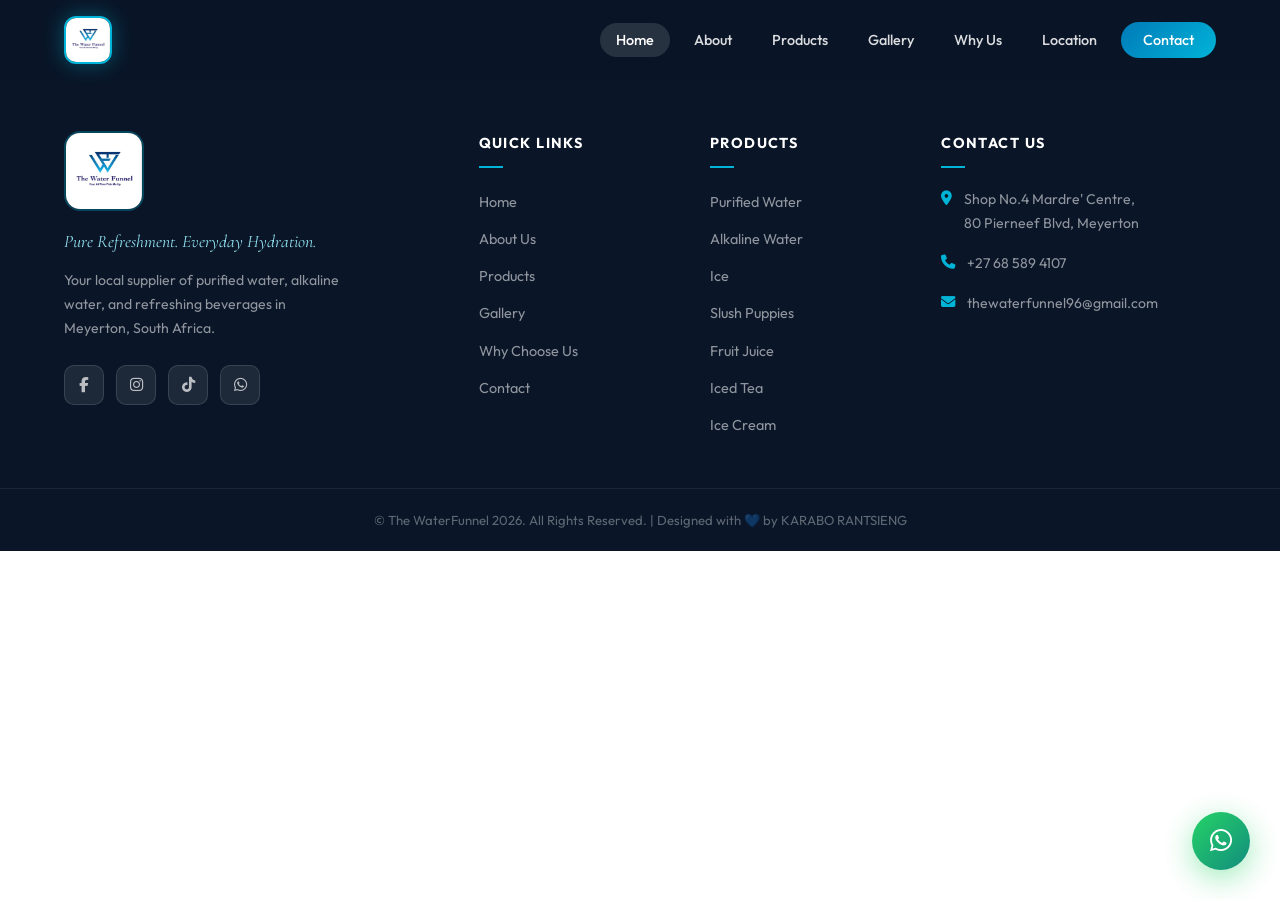
==== about.html @ c88ba16d "new" ====
<!DOCTYPE html>
<html lang="en">
<head>
  <meta charset="UTF-8" />
  <meta name="viewport" content="width=device-width, initial-scale=1.0" />
  <meta name="description" content="The WaterFunnel – Pure Refreshment. Everyday Hydration. Supplying purified and alkaline water plus refreshing beverages in Meyerton, South Africa." />
  <meta name="keywords" content="water, purified water, alkaline water, beverages, slush puppies, ice, Meyerton, South Africa" />
  <title>The WaterFunnel | Pure Refreshment. Everyday Hydration.</title>
  <link rel="stylesheet" href="style.css" />
  <link rel="stylesheet" href="animations.css" />
  <link rel="preconnect" href="https://fonts.googleapis.com" />
  <link rel="preconnect" href="https://fonts.gstatic.com" crossorigin />
  <link href="https://fonts.googleapis.com/css2?family=Cormorant+Garamond:wght@300;400;600;700&family=Outfit:wght@300;400;500;600;700&display=swap" rel="stylesheet" />
  <link rel="stylesheet" href="https://cdnjs.cloudflare.com/ajax/libs/font-awesome/6.5.0/css/all.min.css" />
</head>
<body>

  <!-- ===== NAVIGATION ===== -->
  <nav class="navbar" id="navbar">
    <div class="nav-container">
      <a href="index.html#home" class="nav-logo">
        <img src="logo.jpg" alt="The WaterFunnel Logo" class="logo-img" />
        <span class="logo-text"></span>
      </a>
      <ul class="nav-links" id="navLinks">
        <li><a href="index.html#home" class="nav-link active">Home</a></li>
        <li><a href="about.html" class="nav-link">About</a></li>
        <li><a href="products.html" class="nav-link">Products</a></li>
           <li><a href="index.html#gallery" class="nav-link">Gallery</a></li>
           <li><a href="index.html#why-us" class="nav-link">Why Us</a></li>
        <li><a href="index.html#location" class="nav-link">Location</a></li>
        <li><a href="index.html#contact" class="nav-link contact-btn">Contact</a></li>
      </ul>
      <div class="hamburger" id="hamburger">
        <span></span><span></span><span></span>
      </div>
    </div>
  </nav>

  <!-- ABOUT PAGE CONTENT GOES HERE -->

  <!-- ===== FOOTER ===== -->
  <footer class="footer">
    <div class="footer-wave">
      <svg viewBox="0 0 1440 60" fill="none" xmlns="http://www.w3.org/2000/svg">
        <path d="M0 30 Q360 60 720 30 Q1080 0 1440 30 L1440 60 L0 60Z" fill="#0a1628"/>
      </svg>
    </div>
    <div class="footer-main">
      <div class="container">
        <div class="footer-grid">
          <div class="footer-brand">
            <img src="logo.jpg" alt="The WaterFunnel" class="footer-logo" />
            <p class="footer-tagline">Pure Refreshment. Everyday Hydration.</p>
            <p class="footer-desc">Your local supplier of purified water, alkaline water, and refreshing beverages in Meyerton, South Africa.</p>
            <div class="social-links">
              <a href="https://www.facebook.com/thewaterfunnel/" aria-label="Facebook"><i class="fab fa-facebook-f"></i></a>
              <a href="https://www.instagram.com/thewaterfunnel/" aria-label="Instagram"><i class="fab fa-instagram"></i></a>
              <a href="https://www.tiktok.com/@thewaterfunnel" aria-label="TikTok"><i class="fab fa-tiktok"></i></a>
              <a href="https://wa.me/27685894107" aria-label="WhatsApp"><i class="fab fa-whatsapp"></i></a>
            </div>
          </div>
          <div class="footer-links-col">
            <h4>Quick Links</h4>
            <ul>
              <li><a href="index.html#home">Home</a></li>
              <li><a href="about.html">About Us</a></li>
              <li><a href="products.html">Products</a></li>
              <li><a href="index.html#gallery">Gallery</a></li>
              <li><a href="index.html#why-us">Why Choose Us</a></li>
              <li><a href="index.html#contact">Contact</a></li>
            </ul>
          </div>
          <div class="footer-links-col">
            <h4>Products</h4>
            <ul>
              <li><a href="products.html">Purified Water</a></li>
              <li><a href="products.html">Alkaline Water</a></li>
              <li><a href="products.html">Ice</a></li>
              <li><a href="products.html">Slush Puppies</a></li>
              <li><a href="products.html">Fruit Juice</a></li>
              <li><a href="products.html">Iced Tea</a></li>
              <li><a href="products.html">Ice Cream</a></li>
            </ul>
          </div>
          <div class="footer-contact-col">
            <h4>Contact Us</h4>
            <ul class="footer-contact-list">
              <li><i class="fas fa-location-dot"></i><span>Shop No.4 Mardre' Centre,<br/>80 Pierneef Blvd, Meyerton</span></li>
              <li><i class="fas fa-phone"></i><a href="tel:+27685894107">+27 68 589 4107</a></li>
              <li><i class="fas fa-envelope"></i><a href="mailto:thewaterfunnel96@gmail.com">thewaterfunnel96@gmail.com</a></li>
            </ul>
          </div>
        </div>
      </div>
    </div>
    <div class="footer-bottom">
      <div class="container">
        <p>© The WaterFunnel 2026. All Rights Reserved. | Designed with 💙 by KARABO RANTSIENG</p>
      </div>
    </div>
  </footer>

  <!-- ===== WHATSAPP FLOAT BUTTON ===== -->
  <a href="https://wa.me/27685894107" class="wa-float" target="_blank" aria-label="WhatsApp">
    <i class="fab fa-whatsapp"></i>
    <span class="wa-tooltip">Chat with us!</span>
  </a>

  <!-- ===== BACK TO TOP ===== -->
  <button class="back-to-top" id="backToTop" aria-label="Back to top">
    <i class="fas fa-chevron-up"></i>
  </button>

  <script src="main.js"></script>
</body>
</html>
---- style.css ----
/* ========================================
   THE WATERFUNNEL — MAIN STYLES
   ======================================== */

:root {
  --deep-blue: #0a1628;
  --mid-blue: #0d2a4e;
  --aqua: #00b4d8;
  --aqua-light: #90e0ef;
  --cyan-soft: #caf0f8;
  --lime: #a8e063;
  --white: #ffffff;
  --off-white: #f4fafd;
  --text-dark: #0d1b2a;
  --text-muted: #5a7a8e;
  --glass-bg: rgba(255, 255, 255, 0.08);
  --glass-border: rgba(255, 255, 255, 0.15);
  --card-shadow: 0 8px 40px rgba(0, 180, 216, 0.12);
  --font-display: 'Cormorant Garamond', serif;
  --font-body: 'Outfit', sans-serif;
  --transition: 0.35s cubic-bezier(0.4, 0, 0.2, 1);
  --radius: 18px;
  --radius-sm: 10px;
}

*, *::before, *::after { box-sizing: border-box; margin: 0; padding: 0; }

html { scroll-behavior: smooth; font-size: 16px; }

body {
  font-family: var(--font-body);
  background: var(--white);
  color: var(--text-dark);
  overflow-x: hidden;
  line-height: 1.7;
}

img { display: block; width: 100%; height: auto; object-fit: contain; }

a { text-decoration: none; color: inherit; }

ul { list-style: none; }

.container {
  max-width: 1200px;
  margin: 0 auto;
  padding: 0 24px;
}

.section-pad { padding: 100px 0; }

.text-center { text-align: center; }

.section-label {
  display: inline-block;
  font-size: 0.75rem;
  font-weight: 600;
  letter-spacing: 0.2em;
  text-transform: uppercase;
  color: var(--aqua);
  margin-bottom: 12px;
  position: relative;
  padding-left: 36px;
}
.section-label::before {
  content: '';
  position: absolute;
  left: 0; top: 50%;
  transform: translateY(-50%);
  width: 24px; height: 2px;
  background: var(--aqua);
}

.section-title {
  font-family: var(--font-display);
  font-size: clamp(2rem, 4vw, 3rem);
  font-weight: 700;
  color: var(--deep-blue);
  line-height: 1.2;
  margin-bottom: 16px;
}

.accent { color: var(--aqua); }

.gradient-text {
  background: linear-gradient(135deg, var(--aqua), var(--aqua-light), var(--lime));
  -webkit-background-clip: text;
  -webkit-text-fill-color: transparent;
  background-clip: text;
}

.section-sub {
  font-size: 1.05rem;
  color: var(--text-muted);
  max-width: 600px;
  margin: 0 auto;
}

.section-header { margin-bottom: 60px; }

/* ===== BUTTONS ===== */
.btn {
  display: inline-flex;
  align-items: center;
  gap: 10px;
  padding: 14px 32px;
  border-radius: 50px;
  font-family: var(--font-body);
  font-size: 0.95rem;
  font-weight: 600;
  cursor: pointer;
  border: none;
  transition: var(--transition);
  position: relative;
  overflow: hidden;
}

.btn::after {
  content: '';
  position: absolute;
  inset: 0;
  background: rgba(255,255,255,0.15);
  opacity: 0;
  transition: var(--transition);
}
.btn:hover::after { opacity: 1; }

.btn-primary {
  background: linear-gradient(135deg, #007ab8, var(--aqua));
  color: var(--white);
  box-shadow: 0 8px 30px rgba(0,180,216,0.35);
}
.btn-primary:hover {
  transform: translateY(-2px);
  box-shadow: 0 12px 40px rgba(0,180,216,0.5);
}

.btn-outline {
  background: transparent;
  color: var(--white);
  border: 2px solid rgba(255,255,255,0.6);
  backdrop-filter: blur(10px);
}
.btn-outline:hover {
  background: rgba(255,255,255,0.15);
  border-color: var(--white);
  transform: translateY(-2px);
}

.btn-whatsapp {
  background: linear-gradient(135deg, #25d366, #128c7e);
  color: var(--white);
  box-shadow: 0 8px 30px rgba(37,211,102,0.35);
  margin-top: 20px;
}
.btn-whatsapp:hover {
  transform: translateY(-2px);
  box-shadow: 0 12px 40px rgba(37,211,102,0.5);
}

.btn-full { width: 100%; justify-content: center; }

/* ===== NAVBAR ===== */
.navbar {
  position: fixed;
  top: 0; left: 0; right: 0;
  z-index: 1000;
  background: rgba(10, 22, 40, 0.92);
  backdrop-filter: blur(20px);
  padding: 16px 0;
  transition: var(--transition);
}

.navbar.scrolled {
  background: rgba(10, 22, 40, 0.95);
  backdrop-filter: blur(20px);
  padding: 10px 0;
  box-shadow: 0 4px 30px rgba(0,0,0,0.3);
}

.nav-container {
  display: flex;
  align-items: center;
  justify-content: space-between;
  max-width: 1200px;
  margin: 0 auto;
  padding: 0 24px;
}

.nav-logo {
  display: flex;
  align-items: center;
  gap: 12px;
}

.logo-img {
  width: 48px;
  height: 48px;
  border-radius: 12px;
  object-fit: cover;
  border: 2px solid var(--aqua);
  box-shadow: 0 0 20px rgba(0,180,216,0.4);
}

.logo-text {
  font-family: var(--font-display);
  font-size: 1.25rem;
  font-weight: 700;
  color: var(--white);
  letter-spacing: 0.02em;
}

.nav-links {
  display: flex;
  align-items: center;
  gap: 8px;
}

.nav-link {
  color: rgba(255,255,255,0.85);
  font-size: 0.9rem;
  font-weight: 500;
  padding: 8px 16px;
  border-radius: 50px;
  transition: var(--transition);
}
.nav-link:hover, .nav-link.active {
  color: var(--white);
  background: rgba(255,255,255,0.12);
}

.nav-link.contact-btn {
  background: linear-gradient(135deg, #007ab8, var(--aqua));
  color: var(--white);
  padding: 9px 22px;
}
.nav-link.contact-btn:hover {
  transform: translateY(-1px);
  box-shadow: 0 6px 20px rgba(0,180,216,0.4);
  background: linear-gradient(135deg, #007ab8, var(--aqua));
}

.hamburger {
  display: none;
  flex-direction: column;
  gap: 5px;
  cursor: pointer;
  padding: 8px;
}
.hamburger span {
  display: block;
  width: 24px; height: 2px;
  background: var(--white);
  border-radius: 2px;
  transition: var(--transition);
}
.hamburger.active span:nth-child(1) { transform: translateY(7px) rotate(45deg); }
.hamburger.active span:nth-child(2) { opacity: 0; }
.hamburger.active span:nth-child(3) { transform: translateY(-7px) rotate(-45deg); }

/* ===== HERO ===== */
.hero {
  position: relative;
  height: 100vh;
  min-height: 700px;
  display: flex;
  align-items: flex-start;
  justify-content: center;
  overflow: hidden;
}

.hero-video-wrap {
  position: absolute;
  inset: 0;
  z-index: 0;
}
.hero-video {
  width: 100%; height: 100%;
  object-fit: cover;
}
.hero-overlay {
  position: absolute;
  inset: 0;
  background: linear-gradient(135deg,
    rgba(10,22,40,0.85) 0%,
    rgba(0,100,160,0.7) 50%,
    rgba(10,22,40,0.8) 100%);
}

.hero-particles {
  position: absolute;
  inset: 0;
  z-index: 1;
  pointer-events: none;
}

.hero-content {
  position: relative;
  z-index: 2;
  text-align: center;
  padding: 0 24px;
  max-width: 800px;
  margin-top: 104px;
}

.hero-badge {
  display: inline-block;
  background: var(--glass-bg);
  border: 1px solid var(--glass-border);
  backdrop-filter: blur(10px);
  color: var(--aqua-light);
  font-size: 0.78rem;
  font-weight: 600;
  letter-spacing: 0.2em;
  text-transform: uppercase;
  padding: 8px 20px;
  border-radius: 50px;
  margin-bottom: 24px;
}

.hero-title {
  font-family: var(--font-display);
  font-size: clamp(2.8rem, 7vw, 5.5rem);
  font-weight: 700;
  color: var(--white);
  line-height: 1.1;
  margin-bottom: 24px;
  text-shadow: 0 4px 40px rgba(0,0,0,0.3);
}

.hero-sub {
  font-size: 1.1rem;
  color: rgba(255,255,255,0.85);
  max-width: 560px;
  margin: 0 auto 36px;
  line-height: 1.7;
}

.hero-buttons {
  display: flex;
  gap: 16px;
  justify-content: center;
  flex-wrap: wrap;
  margin-bottom: 60px;
}

.hero-stats {
  display: flex;
  align-items: center;
  justify-content: center;
  gap: 32px;
  background: var(--glass-bg);
  backdrop-filter: blur(20px);
  border: 1px solid var(--glass-border);
  border-radius: 100px;
  padding: 16px 40px;
  width: fit-content;
  margin: 0 auto;
}

.stat { text-align: center; }
.stat-num {
  display: block;
  font-family: var(--font-display);
  font-size: 1.5rem;
  font-weight: 700;
  color: var(--aqua-light);
}
.stat-label {
  font-size: 0.72rem;
  text-transform: uppercase;
  letter-spacing: 0.15em;
  color: rgba(255,255,255,0.7);
}
.stat-divider {
  width: 1px; height: 36px;
  background: var(--glass-border);
}

.hero-scroll-hint {
  position: absolute;
  bottom: 40px;
  left: 50%;
  transform: translateX(-50%);
  z-index: 2;
  display: flex;
  flex-direction: column;
  align-items: center;
  gap: 8px;
  color: rgba(255,255,255,0.6);
  font-size: 0.72rem;
  letter-spacing: 0.2em;
  text-transform: uppercase;
}
.scroll-line {
  width: 1px; height: 40px;
  background: linear-gradient(to bottom, rgba(255,255,255,0.6), transparent);
  animation: scrollPulse 1.8s ease-in-out infinite;
}

/* ===== MARQUEE ===== */
.marquee-strip {
  background: linear-gradient(90deg, var(--deep-blue), var(--mid-blue));
  overflow: hidden;
  padding: 14px 0;
  border-top: 1px solid rgba(0,180,216,0.2);
  border-bottom: 1px solid rgba(0,180,216,0.2);
}
.marquee-track {
  display: flex;
  gap: 48px;
  animation: marquee 30s linear infinite;
  white-space: nowrap;
  width: max-content;
}
.marquee-track span {
  font-size: 0.85rem;
  font-weight: 600;
  color: rgba(255,255,255,0.7);
  letter-spacing: 0.1em;
  text-transform: uppercase;
}

/* ===== ABOUT ===== */
.about {
  background: var(--off-white);
  padding-top: 32px;
}

.about-grid {
  display: grid;
  grid-template-columns: 1fr 1fr;
  gap: 80px;
  align-items: start;
}

.about-images {
  position: relative;
  display: flex;
  justify-content: center;
}

.about-img-main {
  position: absolute;
  top: 0; left: 0;
  width: 75%; height: 80%;
  border-radius: var(--radius);
  overflow: hidden;
  box-shadow: 0 20px 60px rgba(0,180,216,0.2);
}
.about-img-secondary {
  position: relative;
  width: 100%;
  max-width: 560px;
  aspect-ratio: 4 / 3;
  height: auto;
  border-radius: var(--radius);
  overflow: hidden;
  border: 5px solid var(--white);
  box-shadow: 0 20px 60px rgba(0,0,0,0.15);
}
.about-badge-float {
  position: absolute;
  top: 50%; left: 50%;
  transform: translate(-50%, -50%);
  background: linear-gradient(135deg, #007ab8, var(--aqua));
  color: var(--white);
  padding: 14px 22px;
  border-radius: var(--radius-sm);
  display: flex;
  flex-direction: column;
  align-items: center;
  gap: 6px;
  font-size: 0.8rem;
  font-weight: 600;
  box-shadow: 0 10px 30px rgba(0,180,216,0.4);
  z-index: 10;
}
.about-badge-float i { font-size: 1.4rem; }

.about-desc {
  color: var(--text-muted);
  margin-bottom: 16px;
  font-size: 1.02rem;
}

.about-features {
  display: grid;
  grid-template-columns: 1fr 1fr;
  gap: 20px;
  margin: 28px 0 36px;
}
.about-feature {
  display: flex;
  align-items: flex-start;
  gap: 14px;
  background: var(--white);
  padding: 16px;
  border-radius: var(--radius-sm);
  box-shadow: var(--card-shadow);
}
.feature-icon {
  width: 40px; height: 40px;
  background: linear-gradient(135deg, rgba(0,122,184,0.1), rgba(0,180,216,0.15));
  border-radius: 10px;
  display: flex; align-items: center; justify-content: center;
  color: var(--aqua);
  font-size: 1.1rem;
  flex-shrink: 0;
}
.about-feature strong { display: block; font-size: 0.9rem; color: var(--deep-blue); margin-bottom: 2px; }
.about-feature p { font-size: 0.82rem; color: var(--text-muted); margin: 0; }

/* ===== PRODUCTS ===== */
.products {
  background: var(--white);
}

.products-grid {
  display: grid;
  grid-template-columns: repeat(4, 1fr);
  gap: 24px;
}

.product-card {
  background: var(--white);
  border-radius: var(--radius);
  overflow: hidden;
  box-shadow: 0 4px 24px rgba(0,0,0,0.06);
  transition: var(--transition);
  cursor: pointer;
}
.product-card:hover {
  transform: translateY(-8px);
  box-shadow: 0 20px 50px rgba(0,180,216,0.2);
}

.product-img-wrap {
  position: relative;
  height: 200px;
  overflow: hidden;
}
.product-img-wrap img {
  height: 100%;
  object-fit: contain;
  transition: transform 0.6s ease;
}
.product-card:hover .product-img-wrap img {
  transform: none;
}
.product-overlay {
  position: absolute;
  inset: 0;
  background: linear-gradient(to top, rgba(10,22,40,0.7) 0%, transparent 60%);
  display: flex;
  align-items: flex-end;
  padding: 16px;
  opacity: 0;
  transition: var(--transition);
}
.product-card:hover .product-overlay { opacity: 1; }
.product-overlay span {
  color: var(--aqua-light);
  font-size: 0.78rem;
  font-weight: 700;
  letter-spacing: 0.15em;
  text-transform: uppercase;
}

.product-info {
  padding: 20px;
}
.product-info h3 {
  font-family: var(--font-display);
  font-size: 1.2rem;
  font-weight: 700;
  color: var(--deep-blue);
  margin-bottom: 8px;
}
.product-info p {
  font-size: 0.88rem;
  color: var(--text-muted);
  line-height: 1.6;
}

/* ===== GALLERY ===== */
.gallery { background: var(--off-white); }

.gallery-grid {
  display: grid;
  grid-template-columns: repeat(4, 1fr);
  grid-auto-rows: 200px;
  gap: 16px;
}

.gallery-item {
  border-radius: var(--radius-sm);
  overflow: hidden;
  cursor: pointer;
  position: relative;
}
.gallery-tall { grid-row: span 2; }
.gallery-wide { grid-column: span 2; }

.gallery-item img {
  height: 100%;
  object-fit: contain;
  transition: transform 0.6s ease;
}
.gallery-item:hover img { transform: none; }

.gallery-overlay {
  position: absolute;
  inset: 0;
  background: rgba(10,22,40,0.5);
  display: flex;
  align-items: center;
  justify-content: center;
  opacity: 0;
  transition: var(--transition);
  color: var(--white);
  font-size: 1.5rem;
}
.gallery-item:hover .gallery-overlay { opacity: 1; }

/* Lightbox */
.lightbox {
  position: fixed;
  inset: 0;
  z-index: 2000;
  display: none;
  align-items: center;
  justify-content: center;
}
.lightbox.active { display: flex; }
.lightbox-backdrop {
  position: absolute;
  inset: 0;
  background: rgba(0,0,0,0.9);
  backdrop-filter: blur(10px);
}
.lightbox-img-wrap {
  position: relative;
  z-index: 1;
  max-width: 90vw;
  max-height: 85vh;
  border-radius: var(--radius);
  overflow: hidden;
}
.lightbox-img-wrap img {
  max-width: 90vw;
  max-height: 85vh;
  width: auto;
  height: auto;
  object-fit: contain;
}
.lightbox-close, .lightbox-prev, .lightbox-next {
  position: absolute;
  z-index: 2;
  background: rgba(255,255,255,0.1);
  border: 1px solid rgba(255,255,255,0.2);
  color: var(--white);
  border-radius: 50%;
  width: 48px; height: 48px;
  display: flex; align-items: center; justify-content: center;
  cursor: pointer;
  font-size: 1rem;
  transition: var(--transition);
  backdrop-filter: blur(10px);
}
.lightbox-close:hover, .lightbox-prev:hover, .lightbox-next:hover {
  background: rgba(255,255,255,0.2);
  transform: scale(1.1);
}
.lightbox-close { top: 20px; right: 20px; }
.lightbox-prev { left: 20px; top: 50%; transform: translateY(-50%); }
.lightbox-next { right: 20px; top: 50%; transform: translateY(-50%); }
.lightbox-prev:hover { transform: translateY(-50%) scale(1.1); }
.lightbox-next:hover { transform: translateY(-50%) scale(1.1); }

/* ===== VIDEO SECTION ===== */
.video-section {
  position: relative;
  background: linear-gradient(135deg, var(--deep-blue) 0%, #0d3a5e 50%, var(--mid-blue) 100%);
  overflow: hidden;
}
.video-section::before {
  content: '';
  position: absolute;
  inset: 0;
  background: url("data:image/svg+xml,%3Csvg width='60' height='60' viewBox='0 0 60 60' xmlns='http://www.w3.org/2000/svg'%3E%3Cg fill='none' fill-rule='evenodd'%3E%3Cg fill='%2300b4d8' fill-opacity='0.04'%3E%3Ccircle cx='30' cy='30' r='10'/%3E%3C/g%3E%3C/g%3E%3C/svg%3E");
}

.video-grid {
  display: grid;
  grid-template-columns: 1fr 1fr;
  gap: 24px;
}

.video-card {
  border-radius: var(--radius);
  overflow: hidden;
}

.video-thumb {
  position: relative;
  height: 280px;
  cursor: pointer;
  border-radius: var(--radius);
  overflow: hidden;
}
.video-thumb img {
  height: 100%;
  object-fit: contain;
  transition: transform 0.6s ease;
}
.video-thumb:hover img { transform: none; }

.play-btn {
  position: absolute;
  inset: 0;
  display: flex;
  align-items: center;
  justify-content: center;
  background: rgba(10,22,40,0.4);
  transition: var(--transition);
}
.play-btn i {
  width: 70px; height: 70px;
  background: rgba(255,255,255,0.15);
  backdrop-filter: blur(10px);
  border: 2px solid rgba(255,255,255,0.4);
  border-radius: 50%;
  display: flex; align-items: center; justify-content: center;
  color: var(--white);
  font-size: 1.4rem;
  padding-left: 4px;
  transition: var(--transition);
}
.video-thumb:hover .play-btn i {
  background: var(--aqua);
  border-color: var(--aqua);
  transform: scale(1.1);
}

.video-label {
  position: absolute;
  bottom: 0; left: 0; right: 0;
  padding: 20px;
  background: linear-gradient(to top, rgba(10,22,40,0.9), transparent);
  color: var(--white);
  font-weight: 600;
  font-size: 0.95rem;
}

/* Video Modal */
.video-modal {
  position: fixed;
  inset: 0;
  z-index: 3000;
  display: none;
  align-items: center;
  justify-content: center;
}
.video-modal.active { display: flex; }
.video-modal-backdrop {
  position: absolute;
  inset: 0;
  background: rgba(0,0,0,0.92);
  backdrop-filter: blur(10px);
}
.video-modal-content {
  position: relative;
  z-index: 1;
  width: 90vw;
  max-width: 900px;
  aspect-ratio: 16/9;
  border-radius: var(--radius);
  overflow: hidden;
  box-shadow: 0 40px 100px rgba(0,0,0,0.5);
}
.video-modal-content iframe {
  width: 100%; height: 100%;
  border: none;
}
.video-modal-close {
  position: absolute;
  top: -56px; right: 0;
  background: rgba(255,255,255,0.1);
  border: 1px solid rgba(255,255,255,0.2);
  color: var(--white);
  border-radius: 50%;
  width: 44px; height: 44px;
  display: flex; align-items: center; justify-content: center;
  cursor: pointer;
  font-size: 1rem;
  transition: var(--transition);
}

/* ===== TRUST BAR ===== */
.trust-section {
  background: linear-gradient(135deg, var(--deep-blue) 0%, #0d3a5e 50%, var(--mid-blue) 100%);
  color: var(--white);
  overflow: hidden;
}

.trust-section .section-label {
  color: var(--aqua-light);
}

.trust-section .section-label::before {
  background: var(--aqua-light);
}

.trust-title {
  color: var(--white);
}

.trust-sub {
  color: rgba(255,255,255,0.78);
}

.trust-grid {
  display: grid;
  grid-template-columns: minmax(300px, 1.5fr) repeat(4, minmax(150px, 1fr));
  gap: 16px;
  align-items: stretch;
}

.trust-card {
  min-height: 190px;
  padding: 28px 20px;
  border: 1px solid rgba(144,224,239,0.22);
  border-radius: var(--radius);
  background: rgba(255,255,255,0.08);
  backdrop-filter: blur(16px);
  display: flex;
  flex-direction: column;
  align-items: center;
  justify-content: center;
  text-align: center;
  transition: var(--transition);
}

.trust-card:hover {
  transform: translateY(-4px);
  border-color: rgba(144,224,239,0.55);
  background: rgba(255,255,255,0.12);
}

.trust-award {
  align-items: stretch;
  text-align: left;
  padding: 16px;
  border-color: rgba(240,185,74,0.65);
  background: linear-gradient(145deg, rgba(240,185,74,0.16), rgba(255,255,255,0.08));
}

.trust-award-media {
  height: 112px;
  border-radius: var(--radius-sm);
  overflow: hidden;
  background: rgba(10,22,40,0.45);
}

.trust-award-media img {
  width: 100%;
  height: 100%;
  object-fit: contain;
}

.trust-card-copy {
  display: flex;
  align-items: center;
  gap: 12px;
  margin-top: 16px;
}

.trust-icon {
  width: 44px;
  height: 44px;
  flex: 0 0 44px;
  display: flex;
  align-items: center;
  justify-content: center;
  border-radius: 50%;
  color: var(--aqua-light);
  background: rgba(0,180,216,0.18);
  font-size: 1.1rem;
}

.trust-award .trust-icon {
  color: #f0b94a;
  background: rgba(240,185,74,0.18);
}

.trust-card h3 {
  color: var(--white);
  font-size: 1rem;
  line-height: 1.25;
  margin-bottom: 5px;
}

.trust-card p {
  color: rgba(255,255,255,0.68);
  font-size: 0.78rem;
  line-height: 1.45;
}

.trust-number {
  display: block;
  margin: 16px 0 4px;
  color: var(--aqua-light);
  font-family: var(--font-display);
  font-size: 2.2rem;
  line-height: 1;
  animation: countUp 0.8s ease both;
}

.trust-card:not(.trust-award) .trust-icon {
  margin-bottom: 2px;
}

/* ===== WHY US ===== */
.why-us {
  background: linear-gradient(180deg, var(--off-white) 0%, var(--white) 100%);
}

.why-grid {
  display: grid;
  grid-template-columns: repeat(3, 1fr);
  gap: 28px;
}

.why-card {
  background: var(--white);
  border: 1px solid rgba(0,180,216,0.1);
  border-radius: var(--radius);
  padding: 36px 28px;
  text-align: center;
  transition: var(--transition);
  position: relative;
  overflow: hidden;
}
.why-card::before {
  content: '';
  position: absolute;
  top: 0; left: 0; right: 0;
  height: 3px;
  background: linear-gradient(90deg, var(--aqua), var(--aqua-light));
  transform: scaleX(0);
  transition: var(--transition);
  transform-origin: left;
}
.why-card:hover::before { transform: scaleX(1); }
.why-card:hover {
  box-shadow: var(--card-shadow);
  transform: translateY(-4px);
  border-color: rgba(0,180,216,0.2);
}

.why-icon {
  font-size: 2.8rem;
  margin-bottom: 18px;
  display: block;
}
.why-card h3 {
  font-family: var(--font-display);
  font-size: 1.2rem;
  font-weight: 700;
  color: var(--deep-blue);
  margin-bottom: 12px;
}
.why-card p {
  font-size: 0.9rem;
  color: var(--text-muted);
  line-height: 1.7;
}

/* ===== LOCATION ===== */
.location { background: var(--white); }

.location-grid {
  display: grid;
  grid-template-columns: 1fr 1.4fr;
  gap: 60px;
  align-items: center;
}

.location-details { margin: 28px 0; }

.location-item {
  display: flex;
  gap: 16px;
  padding: 16px 0;
  border-bottom: 1px solid rgba(0,180,216,0.1);
}
.location-item:last-child { border-bottom: none; }

.loc-icon {
  width: 40px; height: 40px;
  background: linear-gradient(135deg, rgba(0,122,184,0.1), rgba(0,180,216,0.15));
  border-radius: 10px;
  display: flex; align-items: center; justify-content: center;
  color: var(--aqua);
  flex-shrink: 0;
}
.location-item strong { display: block; font-size: 0.88rem; color: var(--deep-blue); margin-bottom: 4px; }
.location-item p, .location-item a { font-size: 0.9rem; color: var(--text-muted); }
.location-item a:hover { color: var(--aqua); }

.location-map {
  border-radius: var(--radius);
  overflow: hidden;
  box-shadow: 0 20px 60px rgba(0,0,0,0.12);
  border: 3px solid rgba(0,180,216,0.15);
}

/* ===== CONTACT ===== */
.contact {
  background: linear-gradient(180deg, var(--off-white) 0%, var(--white) 100%);
}

.contact-grid {
  display: grid;
  grid-template-columns: 1.2fr 1fr;
  gap: 60px;
  align-items: start;
}

.contact-form {
  background: var(--white);
  border-radius: var(--radius);
  padding: 40px;
  box-shadow: 0 10px 50px rgba(0,0,0,0.06);
  border: 1px solid rgba(0,180,216,0.1);
}

.form-group {
  margin-bottom: 24px;
}
.form-group label {
  display: block;
  font-size: 0.85rem;
  font-weight: 600;
  color: var(--deep-blue);
  margin-bottom: 8px;
}
.form-group input,
.form-group textarea {
  width: 100%;
  padding: 14px 18px;
  border: 1.5px solid rgba(0,180,216,0.2);
  border-radius: var(--radius-sm);
  font-family: var(--font-body);
  font-size: 0.95rem;
  color: var(--text-dark);
  background: var(--off-white);
  transition: var(--transition);
  outline: none;
}
.form-group input:focus,
.form-group textarea:focus {
  border-color: var(--aqua);
  box-shadow: 0 0 0 4px rgba(0,180,216,0.1);
  background: var(--white);
}
.form-group textarea { resize: vertical; }

.form-success {
  display: none;
  text-align: center;
  color: #128c7e;
  font-weight: 600;
  margin-top: 16px;
  padding: 14px;
  background: rgba(18,140,126,0.08);
  border-radius: var(--radius-sm);
}
.form-success.show { display: block; }

.contact-sidebar {
  display: flex;
  flex-direction: column;
  gap: 16px;
}

.contact-card {
  display: flex;
  align-items: center;
  gap: 18px;
  background: var(--white);
  padding: 22px 24px;
  border-radius: var(--radius-sm);
  box-shadow: 0 4px 20px rgba(0,0,0,0.05);
  border: 1px solid rgba(0,180,216,0.1);
  transition: var(--transition);
}
.contact-card:hover {
  box-shadow: var(--card-shadow);
  transform: translateX(4px);
}
.contact-card i {
  width: 44px; height: 44px;
  background: linear-gradient(135deg, rgba(0,122,184,0.1), rgba(0,180,216,0.15));
  border-radius: 10px;
  display: flex; align-items: center; justify-content: center;
  color: var(--aqua);
  font-size: 1.1rem;
  flex-shrink: 0;
}
.contact-card strong { display: block; font-size: 0.82rem; color: var(--text-muted); margin-bottom: 3px; }
.contact-card a, .contact-card span { font-size: 0.92rem; font-weight: 600; color: var(--deep-blue); }
.contact-card a:hover { color: var(--aqua); }

/* ===== FOOTER ===== */
.footer { background: var(--deep-blue); }

.footer-wave { line-height: 0; margin-bottom: -2px; }
.footer-wave svg { display: block; }

.footer-main { padding: 80px 0 40px; }

.footer-grid {
  display: grid;
  grid-template-columns: 2fr 1fr 1fr 1.5fr;
  gap: 48px;
}

.footer-logo {
  width: 80px; height: 80px;
  border-radius: 16px;
  border: 2px solid rgba(0,180,216,0.3);
  margin-bottom: 16px;
}

.footer-tagline {
  font-family: var(--font-display);
  font-size: 1.1rem;
  color: var(--aqua-light);
  margin-bottom: 12px;
  font-style: italic;
}

.footer-desc {
  font-size: 0.88rem;
  color: rgba(255,255,255,0.55);
  line-height: 1.7;
  max-width: 280px;
  margin-bottom: 24px;
}

.social-links {
  display: flex;
  gap: 12px;
}
.social-links a {
  width: 40px; height: 40px;
  background: rgba(255,255,255,0.08);
  border: 1px solid rgba(255,255,255,0.12);
  border-radius: 10px;
  display: flex; align-items: center; justify-content: center;
  color: rgba(255,255,255,0.7);
  font-size: 0.95rem;
  transition: var(--transition);
}
.social-links a:hover {
  background: var(--aqua);
  border-color: var(--aqua);
  color: var(--white);
  transform: translateY(-3px);
}

.footer-links-col h4, .footer-contact-col h4 {
  color: var(--white);
  font-size: 0.9rem;
  font-weight: 700;
  letter-spacing: 0.1em;
  text-transform: uppercase;
  margin-bottom: 20px;
  position: relative;
  padding-bottom: 12px;
}
.footer-links-col h4::after, .footer-contact-col h4::after {
  content: '';
  position: absolute;
  bottom: 0; left: 0;
  width: 24px; height: 2px;
  background: var(--aqua);
}

.footer-links-col li { margin-bottom: 10px; }
.footer-links-col a {
  color: rgba(255,255,255,0.55);
  font-size: 0.9rem;
  transition: var(--transition);
}
.footer-links-col a:hover {
  color: var(--aqua-light);
  padding-left: 4px;
}

.footer-contact-list { display: flex; flex-direction: column; gap: 16px; }
.footer-contact-list li {
  display: flex;
  gap: 12px;
  align-items: flex-start;
}
.footer-contact-list i {
  color: var(--aqua);
  margin-top: 3px;
  font-size: 0.9rem;
  flex-shrink: 0;
}
.footer-contact-list span, .footer-contact-list a {
  font-size: 0.88rem;
  color: rgba(255,255,255,0.55);
}
.footer-contact-list a:hover { color: var(--aqua-light); }

.footer-bottom {
  border-top: 1px solid rgba(255,255,255,0.07);
  padding: 20px 0;
  text-align: center;
}
.footer-bottom p {
  font-size: 0.82rem;
  color: rgba(255,255,255,0.35);
}

/* ===== WHATSAPP FLOAT ===== */
.wa-float {
  position: fixed;
  bottom: 30px;
  right: 30px;
  z-index: 999;
  width: 58px; height: 58px;
  background: linear-gradient(135deg, #25d366, #128c7e);
  border-radius: 50%;
  display: flex; align-items: center; justify-content: center;
  color: var(--white);
  font-size: 1.6rem;
  box-shadow: 0 8px 30px rgba(37,211,102,0.45);
  transition: var(--transition);
}
.wa-float:hover {
  transform: scale(1.12) translateY(-3px);
  box-shadow: 0 12px 40px rgba(37,211,102,0.6);
}

.wa-tooltip {
  position: absolute;
  right: 70px;
  background: var(--deep-blue);
  color: var(--white);
  font-size: 0.8rem;
  font-weight: 600;
  padding: 6px 14px;
  border-radius: 8px;
  white-space: nowrap;
  opacity: 0;
  pointer-events: none;
  transition: var(--transition);
  box-shadow: 0 4px 20px rgba(0,0,0,0.2);
}
.wa-float:hover .wa-tooltip { opacity: 1; }

/* ===== BACK TO TOP ===== */
.back-to-top {
  position: fixed;
  bottom: 30px;
  left: 30px;
  z-index: 999;
  width: 44px; height: 44px;
  background: var(--aqua);
  border: none;
  border-radius: 50%;
  color: var(--white);
  font-size: 0.95rem;
  cursor: pointer;
  display: flex; align-items: center; justify-content: center;
  box-shadow: 0 6px 20px rgba(0,180,216,0.4);
  opacity: 0;
  transform: translateY(16px);
  transition: var(--transition);
  pointer-events: none;
}
.back-to-top.visible {
  opacity: 1;
  transform: translateY(0);
  pointer-events: all;
}
.back-to-top:hover {
  background: var(--deep-blue);
  transform: translateY(-3px);
}

/* ===== RESPONSIVE ===== */
@media (max-width: 1100px) {
  .products-grid { grid-template-columns: repeat(2, 1fr); }
  .gallery-grid { grid-template-columns: repeat(2, 1fr); }
  .gallery-wide { grid-column: span 1; }
  .gallery-tall { grid-row: span 1; }
  .footer-grid { grid-template-columns: 1fr 1fr; gap: 36px; }
}

@media (max-width: 900px) {
  .about.section-pad { padding-top: 0; }
  .about-grid { grid-template-columns: 1fr; gap: 24px; }
  .trust-grid { grid-template-columns: repeat(2, minmax(180px, 1fr)); }
  .why-grid { grid-template-columns: repeat(2, 1fr); }
  .location-grid { grid-template-columns: 1fr; }
  .contact-grid { grid-template-columns: 1fr; }
  .video-grid { grid-template-columns: 1fr; }
}

@media (max-width: 768px) {
  .section-pad { padding: 70px 0; }
  .hero {
    height: auto;
    min-height: 0;
    padding: 130px 0 100px;
  }
  .hero-content {
    top: 0;
    margin-top: 0;
  }
  .logo-img { width: 44px; height: 44px; }
  .nav-links {
    display: none;
    position: fixed;
    top: 72px; left: 0; right: 0;
    background: rgba(10,22,40,0.98);
    backdrop-filter: blur(20px);
    flex-direction: column;
    padding: 24px;
    gap: 4px;
    border-bottom: 1px solid rgba(0,180,216,0.15);
  }
  .nav-links.open { display: flex; }
  .nav-link { padding: 12px 20px; border-radius: var(--radius-sm); width: 100%; }
  .hamburger { display: flex; }
  .hero-stats { gap: 20px; padding: 12px 24px; }
  .products-grid { grid-template-columns: repeat(2, 1fr); }
  .why-grid { grid-template-columns: 1fr; }
  .footer-grid { grid-template-columns: 1fr; }
  .about-features { grid-template-columns: 1fr; }
  .hero-buttons { flex-direction: column; align-items: center; }
  .trust-grid {
    display: grid;
    grid-template-columns: 1fr;
    gap: 12px;
    margin: 0;
    padding: 0;
    overflow-x: visible;
  }
  .trust-card {
    min-height: 190px;
  }
  .trust-award {
    min-height: 220px;
  }
}

@media (max-width: 480px) {
  .products-grid { grid-template-columns: 1fr; }
  .gallery-grid { grid-template-columns: 1fr; }
  .hero-stats { flex-direction: column; gap: 8px; border-radius: var(--radius); }
  .stat-divider { width: 60px; height: 1px; }
  .contact-form { padding: 24px; }
}
---- animations.css ----
/* ========================================
   THE WATERFUNNEL — ANIMATIONS
   ======================================== */

/* ===== SCROLL ANIMATIONS ===== */
.reveal-up,
.reveal-left,
.reveal-right {
  opacity: 0;
  transition: opacity 0.7s ease, transform 0.7s cubic-bezier(0.4, 0, 0.2, 1);
}

.reveal-up { transform: translateY(48px); }
.reveal-left { transform: translateX(-56px); }
.reveal-right { transform: translateX(56px); }

.reveal-up.visible,
.reveal-left.visible,
.reveal-right.visible {
  opacity: 1;
  transform: translate(0, 0);
}

/* Stagger delays */
.delay-1 { transition-delay: 0.1s; }
.delay-2 { transition-delay: 0.2s; }
.delay-3 { transition-delay: 0.3s; }
.delay-4 { transition-delay: 0.4s; }
.delay-5 { transition-delay: 0.5s; }

/* ===== MARQUEE ===== */
@keyframes marquee {
  from { transform: translateX(0); }
  to { transform: translateX(-50%); }
}

/* ===== SCROLL HINT ===== */
@keyframes scrollPulse {
  0%, 100% { opacity: 0.6; transform: scaleY(1); }
  50% { opacity: 1; transform: scaleY(1.3); }
}

/* ===== PARTICLES ===== */
.particle {
  position: absolute;
  border-radius: 50%;
  background: radial-gradient(circle, rgba(144,224,239,0.6), rgba(0,180,216,0.2));
  animation: floatParticle linear infinite;
  pointer-events: none;
}

@keyframes floatParticle {
  0% {
    transform: translateY(100vh) scale(0);
    opacity: 0;
  }
  10% { opacity: 1; }
  90% { opacity: 0.6; }
  100% {
    transform: translateY(-10vh) scale(1);
    opacity: 0;
  }
}

/* ===== HERO RIPPLE ===== */
.hero-content .btn-primary {
  animation: pulseGlow 2.5s ease-in-out infinite;
}
@keyframes pulseGlow {
  0%, 100% { box-shadow: 0 8px 30px rgba(0,180,216,0.35); }
  50% { box-shadow: 0 8px 50px rgba(0,180,216,0.6), 0 0 0 8px rgba(0,180,216,0.08); }
}

/* ===== WATER RIPPLE EFFECT ===== */
@keyframes waterRipple {
  0% { transform: scale(0.9); opacity: 1; }
  100% { transform: scale(2); opacity: 0; }
}

/* ===== PRODUCT CARD SHINE ===== */
.product-card::before {
  content: '';
  position: absolute;
  top: -50%; left: -50%;
  width: 200%; height: 200%;
  background: linear-gradient(135deg,
    transparent 0%,
    transparent 40%,
    rgba(255,255,255,0.08) 50%,
    transparent 60%,
    transparent 100%
  );
  transform: rotate(45deg) translateX(-100%);
  transition: transform 0.6s ease;
  pointer-events: none;
}
.product-card:hover::before {
  transform: rotate(45deg) translateX(200%);
}
.product-card { position: relative; overflow: hidden; }

/* ===== WHY CARD PULSE ===== */
@keyframes iconFloat {
  0%, 100% { transform: translateY(0); }
  50% { transform: translateY(-6px); }
}
.why-card:hover .why-icon {
  animation: iconFloat 0.9s ease-in-out infinite;
}

/* ===== LOADING SHIMMER ===== */
@keyframes shimmer {
  0% { background-position: -1000px 0; }
  100% { background-position: 1000px 0; }
}

/* ===== NAVBAR LOGO GLOW ===== */
@keyframes logoPulse {
  0%, 100% { box-shadow: 0 0 20px rgba(0,180,216,0.4); }
  50% { box-shadow: 0 0 35px rgba(0,180,216,0.7); }
}
.logo-img { animation: logoPulse 3s ease-in-out infinite; }

/* ===== GALLERY ENTRANCE ===== */
.gallery-item {
  transition: transform 0.5s cubic-bezier(0.4, 0, 0.2, 1),
              box-shadow 0.5s ease,
              border-radius 0.3s ease;
}
.gallery-item:hover {
  transform: scale(1.02);
  box-shadow: 0 20px 50px rgba(0,180,216,0.25);
  border-radius: 20px;
  z-index: 2;
}

/* ===== CONTACT FORM FOCUS ===== */
.form-group input:focus,
.form-group textarea:focus {
  animation: inputPop 0.3s cubic-bezier(0.4, 0, 0.2, 1);
}
@keyframes inputPop {
  0% { transform: scale(0.99); }
  100% { transform: scale(1); }
}

/* ===== BACKGROUND BLOB ===== */
.why-us::after {
  content: '';
  position: absolute;
  top: -200px; right: -200px;
  width: 600px; height: 600px;
  border-radius: 50%;
  background: radial-gradient(circle, rgba(0,180,216,0.05) 0%, transparent 70%);
  pointer-events: none;
  z-index: 0;
}
.why-us { position: relative; }
.why-us .container { position: relative; z-index: 1; }

/* ===== TYPEWRITER CURSOR ===== */
@keyframes blink {
  0%, 100% { opacity: 1; }
  50% { opacity: 0; }
}

/* ===== STAT NUMBER COUNTER ===== */
@keyframes countUp {
  from { opacity: 0; transform: translateY(10px); }
  to { opacity: 1; transform: translateY(0); }
}

/* ===== SECTION FADE GRADIENT ===== */
.about::before {
  content: '';
  position: absolute;
  top: 0; left: 0; right: 0;
  height: 4px;
  background: linear-gradient(90deg, transparent, var(--aqua), transparent);
  opacity: 0.6;
}
.about { position: relative; }

/* ===== WA FLOAT BOUNCE ===== */
@keyframes waBounce {
  0%, 100% { transform: scale(1) translateY(0); }
  50% { transform: scale(1.05) translateY(-4px); }
}
.wa-float { animation: waBounce 3s ease-in-out infinite; }
.wa-float:hover { animation: none; }

/* ===== SMOOTH SCROLL PROGRESS LINE ===== */
.scroll-progress {
  position: fixed;
  top: 0; left: 0;
  height: 3px;
  background: linear-gradient(90deg, var(--aqua), var(--lime));
  z-index: 9999;
  transition: width 0.1s ease;
  box-shadow: 0 0 10px rgba(0,180,216,0.5);
}
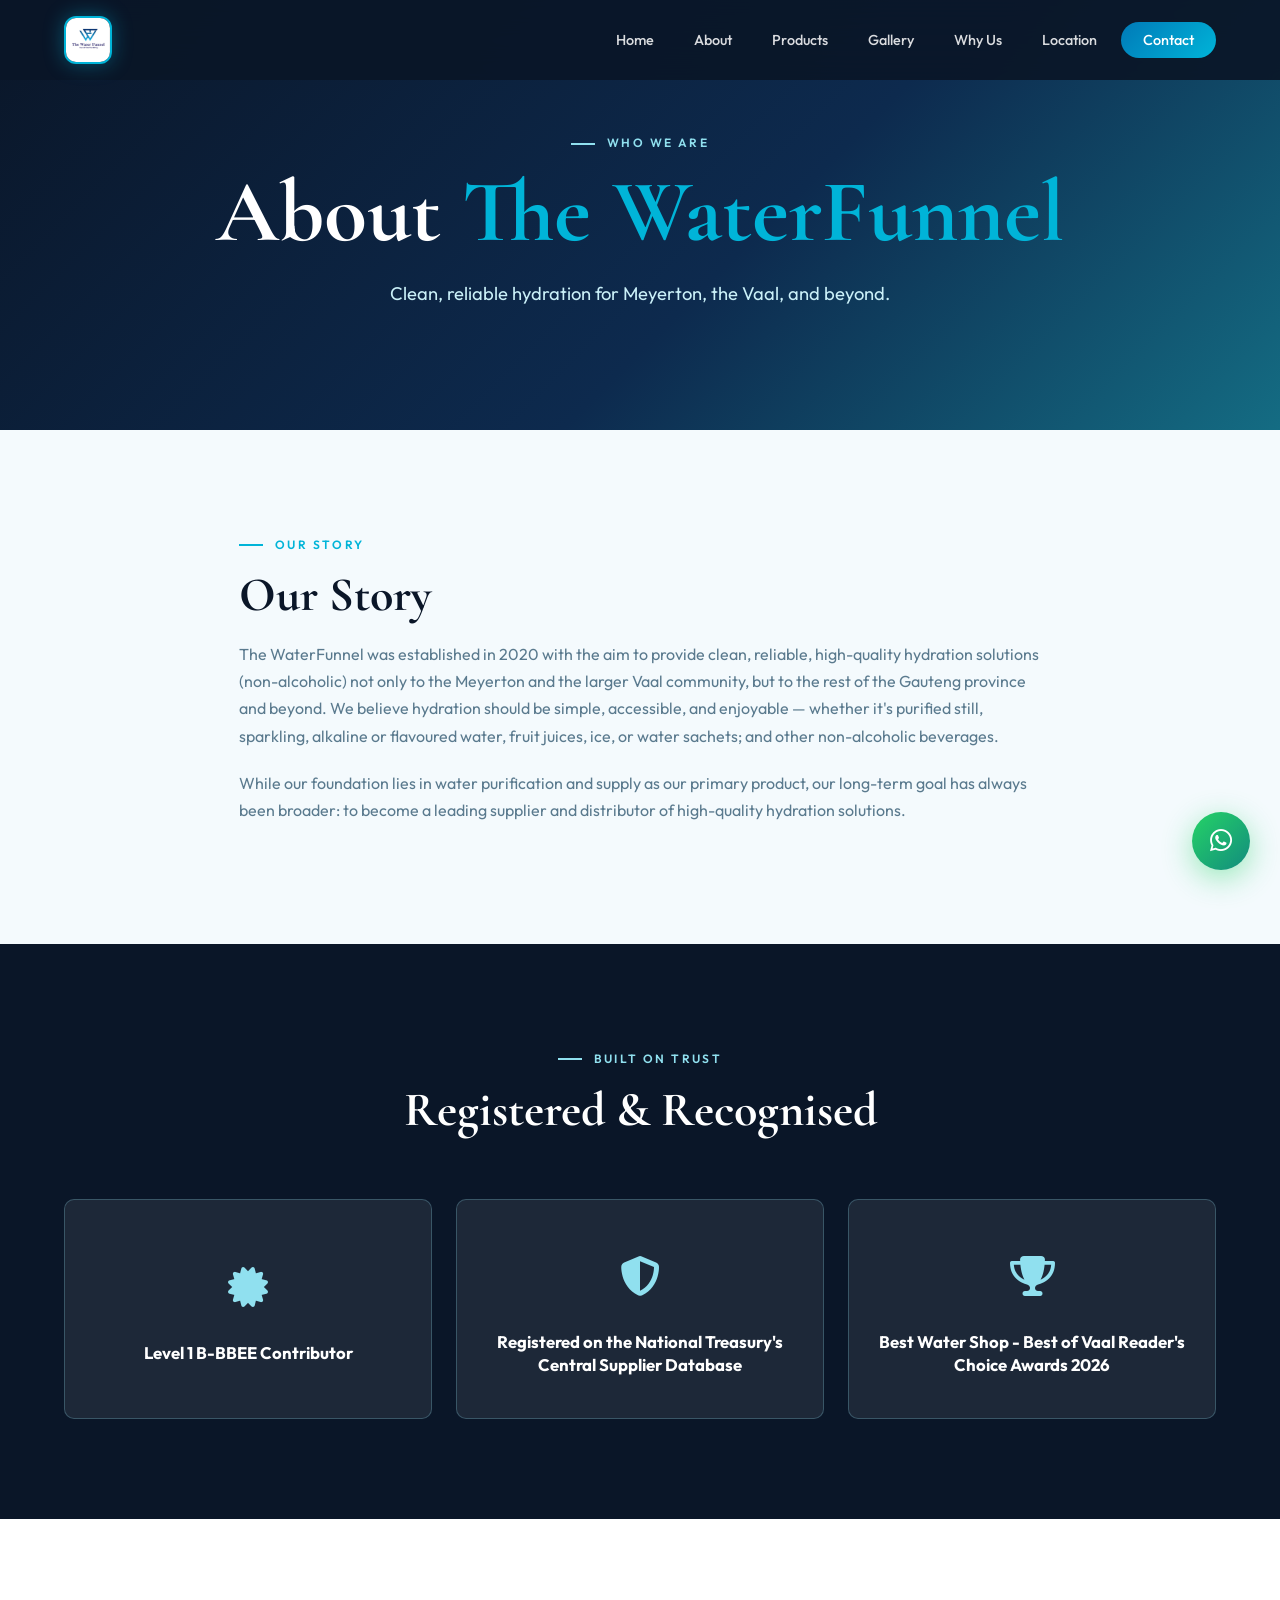
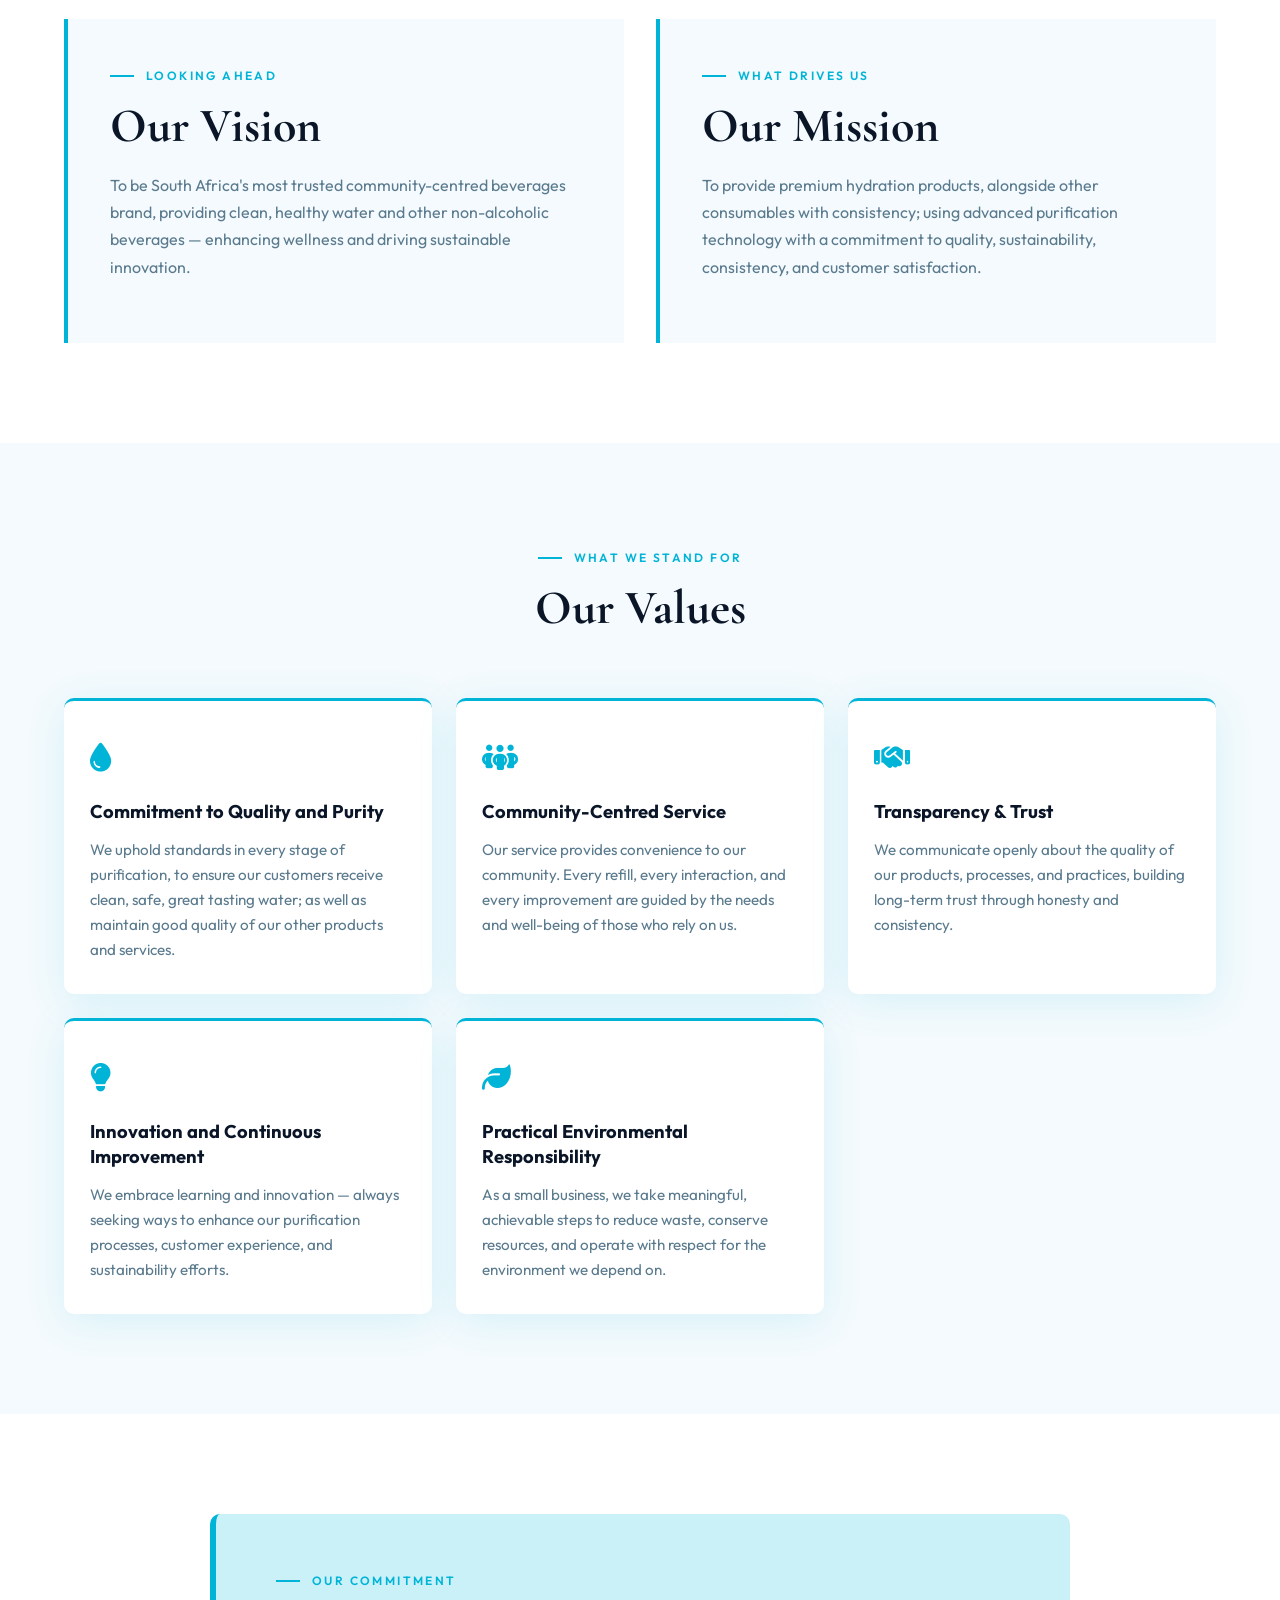
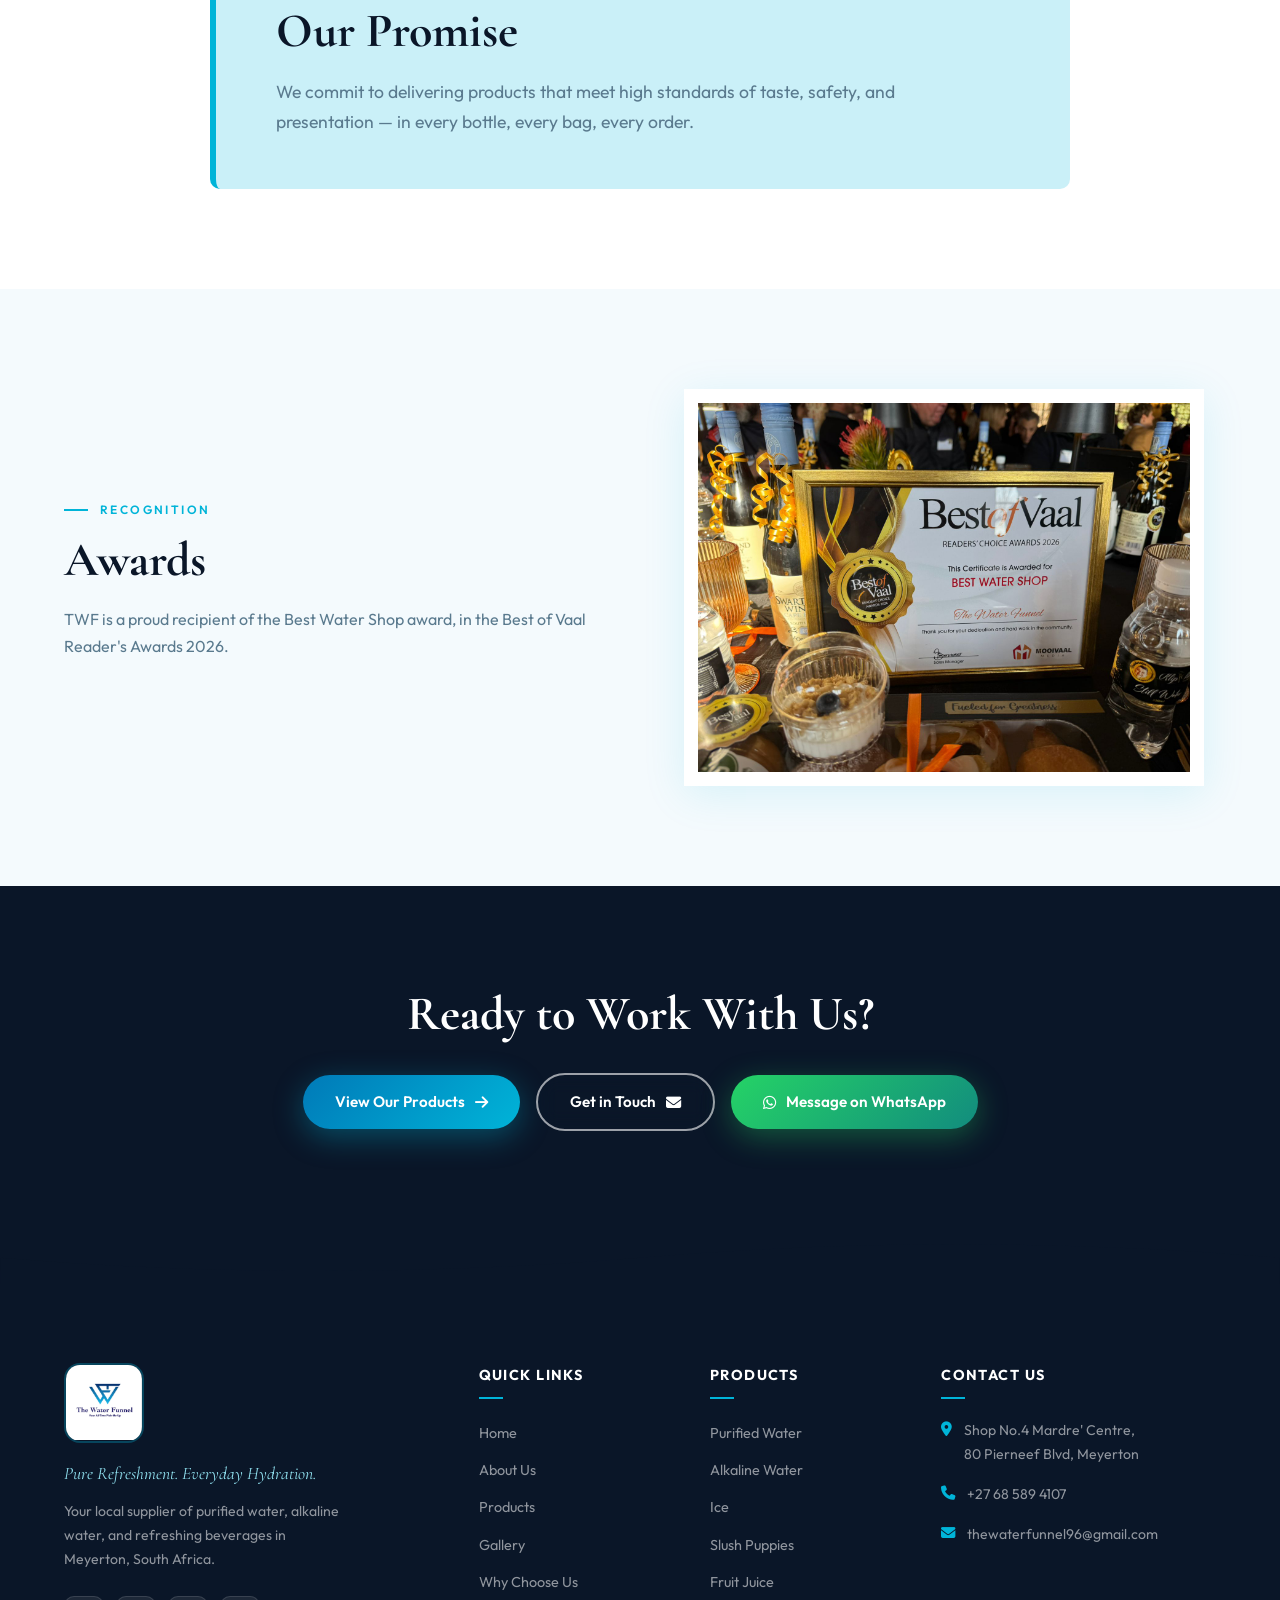
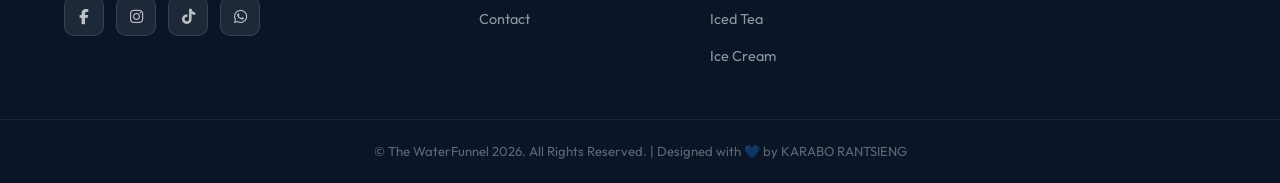
==== commit 7c92442e: "New" ====
--- a/about.html
+++ b/about.html
@@ -37,7 +37,138 @@
     </div>
   </nav>
 
-  <!-- ABOUT PAGE CONTENT GOES HERE -->
+  <!-- ===== ABOUT PAGE HERO ===== -->
+  <header class="about-page-hero">
+    <div class="container about-page-hero-content reveal-up">
+      <div class="section-label">Who We Are</div>
+      <h1 class="about-page-title">About <span class="accent">The WaterFunnel</span></h1>
+      <p class="about-page-subtitle">Clean, reliable hydration for Meyerton, the Vaal, and beyond.</p>
+    </div>
+  </header>
+
+  <!-- ===== OUR STORY ===== -->
+  <section class="about-story section-pad">
+    <div class="container about-content-narrow reveal-up">
+      <div class="section-label">Our Story</div>
+      <h2 class="section-title">Our Story</h2>
+      <p class="about-page-copy">The WaterFunnel was established in 2020 with the aim to provide clean, reliable, high-quality hydration solutions (non-alcoholic) not only to the Meyerton and the larger Vaal community, but to the rest of the Gauteng province and beyond. We believe hydration should be simple, accessible, and enjoyable — whether it's purified still, sparkling, alkaline or flavoured water, fruit juices, ice, or water sachets; and other non-alcoholic beverages.</p>
+      <p class="about-page-copy">While our foundation lies in water purification and supply as our primary product, our long-term goal has always been broader: to become a leading supplier and distributor of high-quality hydration solutions.</p>
+    </div>
+  </section>
+
+  <!-- ===== CREDENTIALS ===== -->
+  <section class="credentials-section section-pad">
+    <div class="container">
+      <div class="section-header text-center reveal-up">
+        <div class="section-label">Built on Trust</div>
+        <h2 class="section-title">Registered &amp; Recognised</h2>
+      </div>
+      <div class="credentials-grid">
+        <article class="credential-card reveal-up delay-1">
+          <div class="credential-icon"><i class="fas fa-certificate"></i></div>
+          <h3>Level 1 B-BBEE Contributor</h3>
+        </article>
+        <article class="credential-card reveal-up delay-2">
+          <div class="credential-icon"><i class="fas fa-shield-halved"></i></div>
+          <h3>Registered on the National Treasury's Central Supplier Database</h3>
+        </article>
+        <article class="credential-card reveal-up delay-3">
+          <div class="credential-icon"><i class="fas fa-trophy"></i></div>
+          <h3>Best Water Shop - Best of Vaal Reader's Choice Awards 2026</h3>
+        </article>
+      </div>
+    </div>
+  </section>
+
+  <!-- ===== VISION AND MISSION ===== -->
+  <section class="principles-section section-pad">
+    <div class="container principles-grid">
+      <article class="principle-card reveal-left">
+        <div class="section-label">Looking Ahead</div>
+        <h2 class="section-title">Our Vision</h2>
+        <p class="about-page-copy">To be South Africa's most trusted community-centred beverages brand, providing clean, healthy water and other non-alcoholic beverages — enhancing wellness and driving sustainable innovation.</p>
+      </article>
+      <article class="principle-card reveal-right">
+        <div class="section-label">What Drives Us</div>
+        <h2 class="section-title">Our Mission</h2>
+        <p class="about-page-copy">To provide premium hydration products, alongside other consumables with consistency; using advanced purification technology with a commitment to quality, sustainability, consistency, and customer satisfaction.</p>
+      </article>
+    </div>
+  </section>
+
+  <!-- ===== OUR VALUES ===== -->
+  <section class="values-section section-pad">
+    <div class="container">
+      <div class="section-header text-center reveal-up">
+        <div class="section-label">What We Stand For</div>
+        <h2 class="section-title">Our Values</h2>
+      </div>
+      <div class="values-grid">
+        <article class="value-card reveal-up delay-1">
+          <div class="value-icon"><i class="fas fa-droplet"></i></div>
+          <h3>Commitment to Quality and Purity</h3>
+          <p>We uphold standards in every stage of purification, to ensure our customers receive clean, safe, great tasting water; as well as maintain good quality of our other products and services.</p>
+        </article>
+        <article class="value-card reveal-up delay-2">
+          <div class="value-icon"><i class="fas fa-people-group"></i></div>
+          <h3>Community-Centred Service</h3>
+          <p>Our service provides convenience to our community. Every refill, every interaction, and every improvement are guided by the needs and well-being of those who rely on us.</p>
+        </article>
+        <article class="value-card reveal-up delay-3">
+          <div class="value-icon"><i class="fas fa-handshake"></i></div>
+          <h3>Transparency &amp; Trust</h3>
+          <p>We communicate openly about the quality of our products, processes, and practices, building long-term trust through honesty and consistency.</p>
+        </article>
+        <article class="value-card reveal-up delay-1">
+          <div class="value-icon"><i class="fas fa-lightbulb"></i></div>
+          <h3>Innovation and Continuous Improvement</h3>
+          <p>We embrace learning and innovation — always seeking ways to enhance our purification processes, customer experience, and sustainability efforts.</p>
+        </article>
+        <article class="value-card reveal-up delay-2">
+          <div class="value-icon"><i class="fas fa-leaf"></i></div>
+          <h3>Practical Environmental Responsibility</h3>
+          <p>As a small business, we take meaningful, achievable steps to reduce waste, conserve resources, and operate with respect for the environment we depend on.</p>
+        </article>
+      </div>
+    </div>
+  </section>
+
+  <!-- ===== OUR PROMISE ===== -->
+  <section class="promise-section section-pad">
+    <div class="container">
+      <div class="promise-callout reveal-up">
+        <div class="section-label">Our Commitment</div>
+        <h2 class="section-title">Our Promise</h2>
+        <p class="about-page-copy">We commit to delivering products that meet high standards of taste, safety, and presentation — in every bottle, every bag, every order.</p>
+      </div>
+    </div>
+  </section>
+
+  <!-- ===== AWARDS ===== -->
+  <section class="awards-section section-pad">
+    <div class="container awards-grid">
+      <div class="awards-copy reveal-left">
+        <div class="section-label">Recognition</div>
+        <h2 class="section-title">Awards</h2>
+        <p class="about-page-copy">TWF is a proud recipient of the Best Water Shop award, in the Best of Vaal Reader's Awards 2026.</p>
+      </div>
+      <div class="awards-image reveal-right">
+        <img src="award.jpeg" alt="Best Water Shop award recognition" />
+      </div>
+    </div>
+  </section>
+
+  <!-- ===== CLOSING CTA ===== -->
+  <section class="about-cta-section section-pad">
+    <div class="container about-cta-content reveal-up">
+      <h2 class="section-title">Ready to Work With Us?</h2>
+      <div class="about-cta-actions">
+        <a href="products.html" class="btn btn-primary">View Our Products <i class="fas fa-arrow-right"></i></a>
+        <a href="index.html#contact" class="btn btn-outline">Get in Touch <i class="fas fa-envelope"></i></a>
+        <a href="https://wa.me/27685894107" target="_blank" rel="noopener" class="btn btn-whatsapp"><i class="fab fa-whatsapp"></i> Message on WhatsApp</a>
+      </div>
+    </div>
+  </section>
 
   <!-- ===== FOOTER ===== -->
   <footer class="footer">
--- a/style.css
+++ b/style.css
@@ -49,6 +49,74 @@
 
 .section-pad { padding: 100px 0; }
 
+.about-page-hero {
+  min-height: 430px;
+  display: flex;
+  align-items: center;
+  background: linear-gradient(135deg, var(--deep-blue), var(--mid-blue) 58%, #146c83);
+  color: var(--white);
+  text-align: center;
+}
+.about-page-hero-content { padding-top: 80px; padding-bottom: 72px; }
+.about-page-hero .section-label { color: var(--aqua-light); }
+.about-page-hero .section-label::before { background: var(--aqua-light); }
+.about-page-title {
+  font-family: var(--font-display);
+  font-size: clamp(2.8rem, 7vw, 5.5rem);
+  line-height: 1.05;
+  margin-bottom: 20px;
+}
+.about-page-subtitle { max-width: 620px; margin: 0 auto; font-size: 1.15rem; color: var(--cyan-soft); }
+.about-content-narrow { max-width: 850px; }
+.about-page-copy { color: var(--text-muted); margin-bottom: 20px; }
+.about-story { background: var(--off-white); }
+.credentials-section { background: var(--deep-blue); }
+.credentials-section .section-title { color: var(--white); }
+.credentials-section .section-label { color: var(--aqua-light); }
+.credentials-section .section-label::before { background: var(--aqua-light); }
+.credentials-grid { display: grid; grid-template-columns: repeat(3, 1fr); gap: 24px; }
+.credential-card {
+  min-height: 220px;
+  display: flex;
+  flex-direction: column;
+  align-items: center;
+  justify-content: center;
+  padding: 30px 24px;
+  background: rgba(255, 255, 255, 0.08);
+  border: 1px solid rgba(144, 224, 239, 0.25);
+  border-radius: var(--radius-sm);
+  text-align: center;
+}
+.credential-icon { color: var(--aqua-light); font-size: 2.5rem; margin-bottom: 20px; }
+.credential-card h3 { color: var(--white); font-size: 1.05rem; line-height: 1.4; }
+.principles-section { background: var(--white); }
+.principles-grid { display: grid; grid-template-columns: repeat(2, 1fr); gap: 32px; }
+.principle-card { padding: 42px; border-left: 4px solid var(--aqua); background: var(--off-white); }
+.values-section { background: var(--off-white); }
+.values-grid { display: grid; grid-template-columns: repeat(3, 1fr); gap: 24px; }
+.value-card {
+  padding: 32px 26px;
+  background: var(--white);
+  border-top: 3px solid var(--aqua);
+  border-radius: var(--radius-sm);
+  box-shadow: var(--card-shadow);
+}
+.value-icon { color: var(--aqua); font-size: 1.8rem; margin-bottom: 18px; }
+.value-card h3 { color: var(--deep-blue); font-size: 1.15rem; line-height: 1.35; margin-bottom: 12px; }
+.value-card p { color: var(--text-muted); font-size: 0.95rem; line-height: 1.65; }
+.promise-section { background: var(--white); }
+.promise-callout { max-width: 860px; margin: 0 auto; padding: 52px 60px; background: var(--cyan-soft); border-left: 6px solid var(--aqua); border-radius: var(--radius-sm); }
+.promise-callout .about-page-copy { max-width: 700px; margin-bottom: 0; font-size: 1.1rem; }
+.awards-section { background: var(--off-white); }
+.awards-grid { display: grid; grid-template-columns: 1fr 1fr; align-items: center; gap: 64px; }
+.awards-image { max-width: 520px; justify-self: center; padding: 14px; background: var(--white); box-shadow: var(--card-shadow); }
+.awards-image img { max-height: 420px; object-fit: contain; }
+.about-cta-section { background: var(--deep-blue); }
+.about-cta-content { text-align: center; }
+.about-cta-content .section-title { color: var(--white); margin-bottom: 30px; }
+.about-cta-actions { display: flex; justify-content: center; align-items: center; flex-wrap: wrap; gap: 16px; }
+.about-cta-actions .btn-whatsapp { margin-top: 0; }
+
 .text-center { text-align: center; }
 
 .section-label {
@@ -1307,6 +1375,8 @@
 @media (max-width: 900px) {
   .about.section-pad { padding-top: 0; }
   .about-grid { grid-template-columns: 1fr; gap: 24px; }
+  .values-grid { grid-template-columns: repeat(2, 1fr); }
+  .awards-grid { gap: 36px; }
   .trust-grid { grid-template-columns: repeat(2, minmax(180px, 1fr)); }
   .why-grid { grid-template-columns: repeat(2, 1fr); }
   .location-grid { grid-template-columns: 1fr; }
@@ -1316,6 +1386,8 @@
 
 @media (max-width: 768px) {
   .section-pad { padding: 70px 0; }
+  .values-grid, .awards-grid { grid-template-columns: 1fr; }
+  .promise-callout { padding: 36px 26px; }
   .hero {
     height: auto;
     min-height: 0;
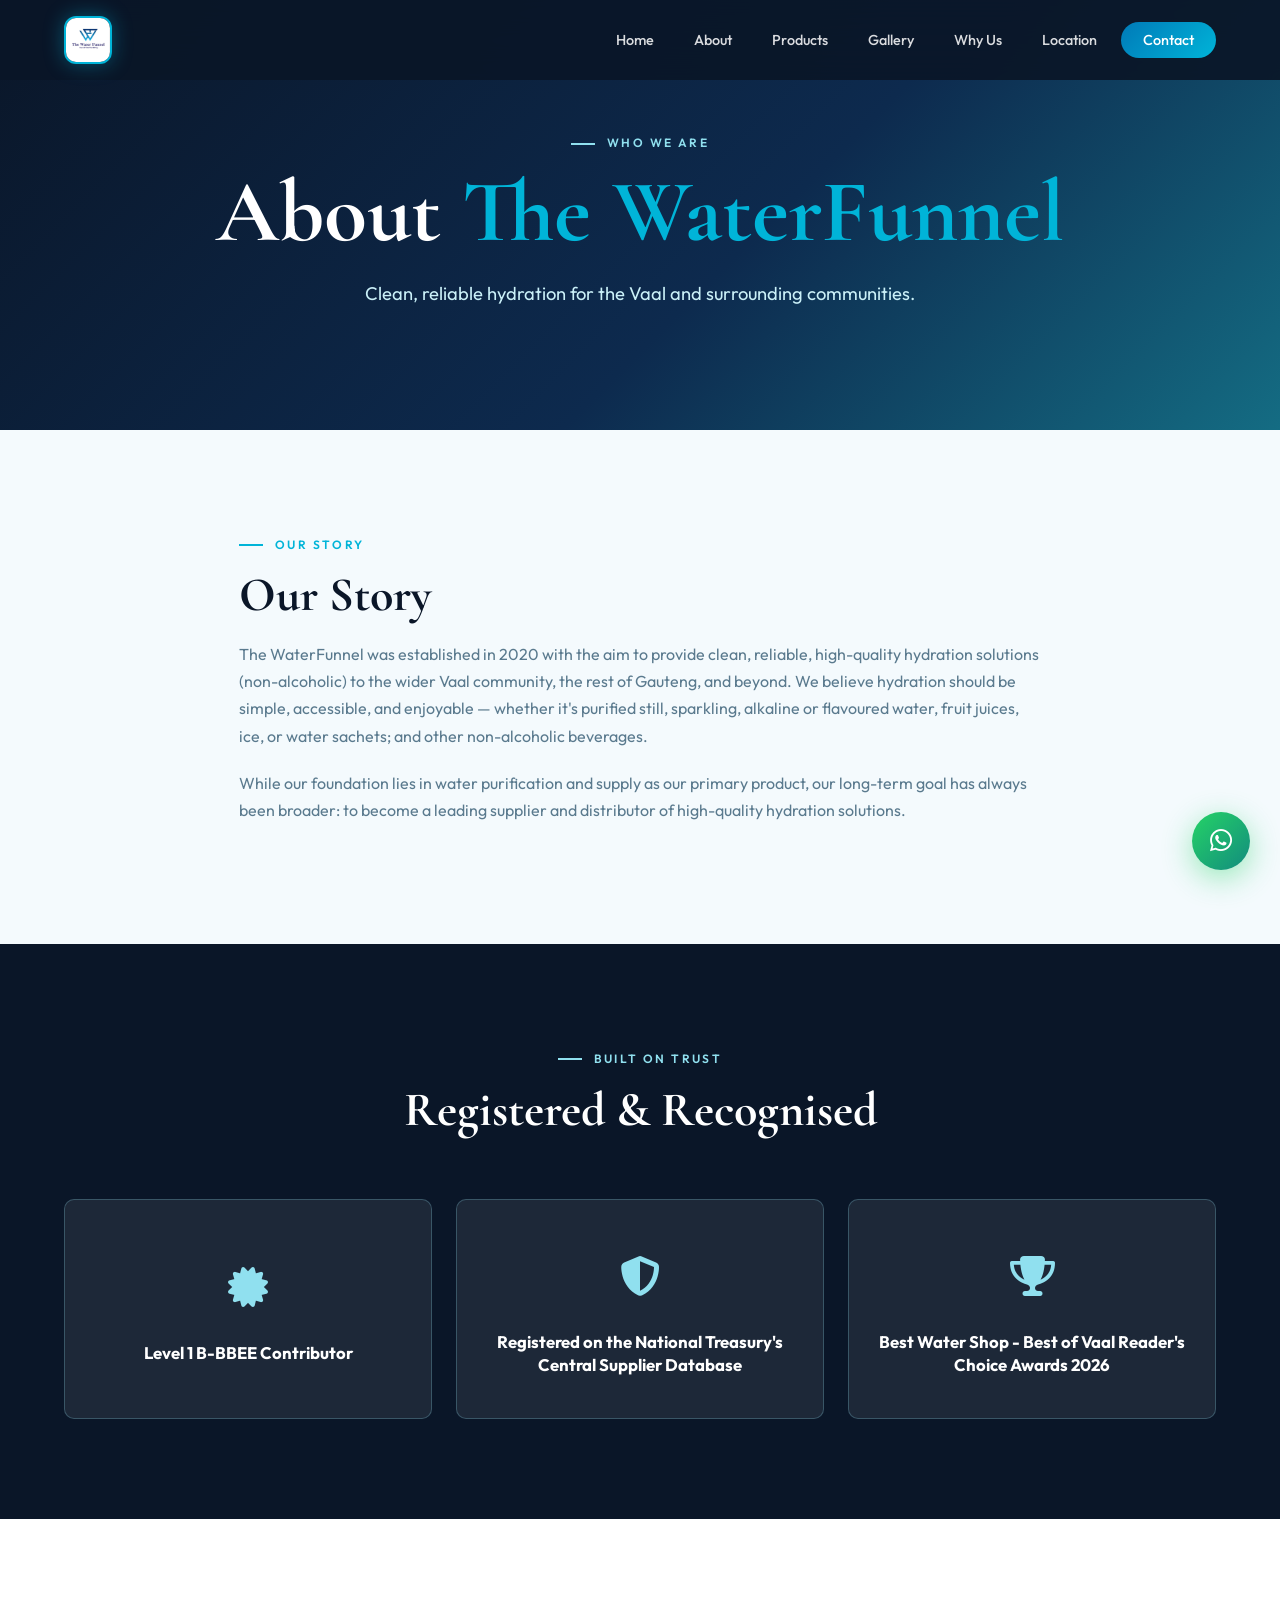
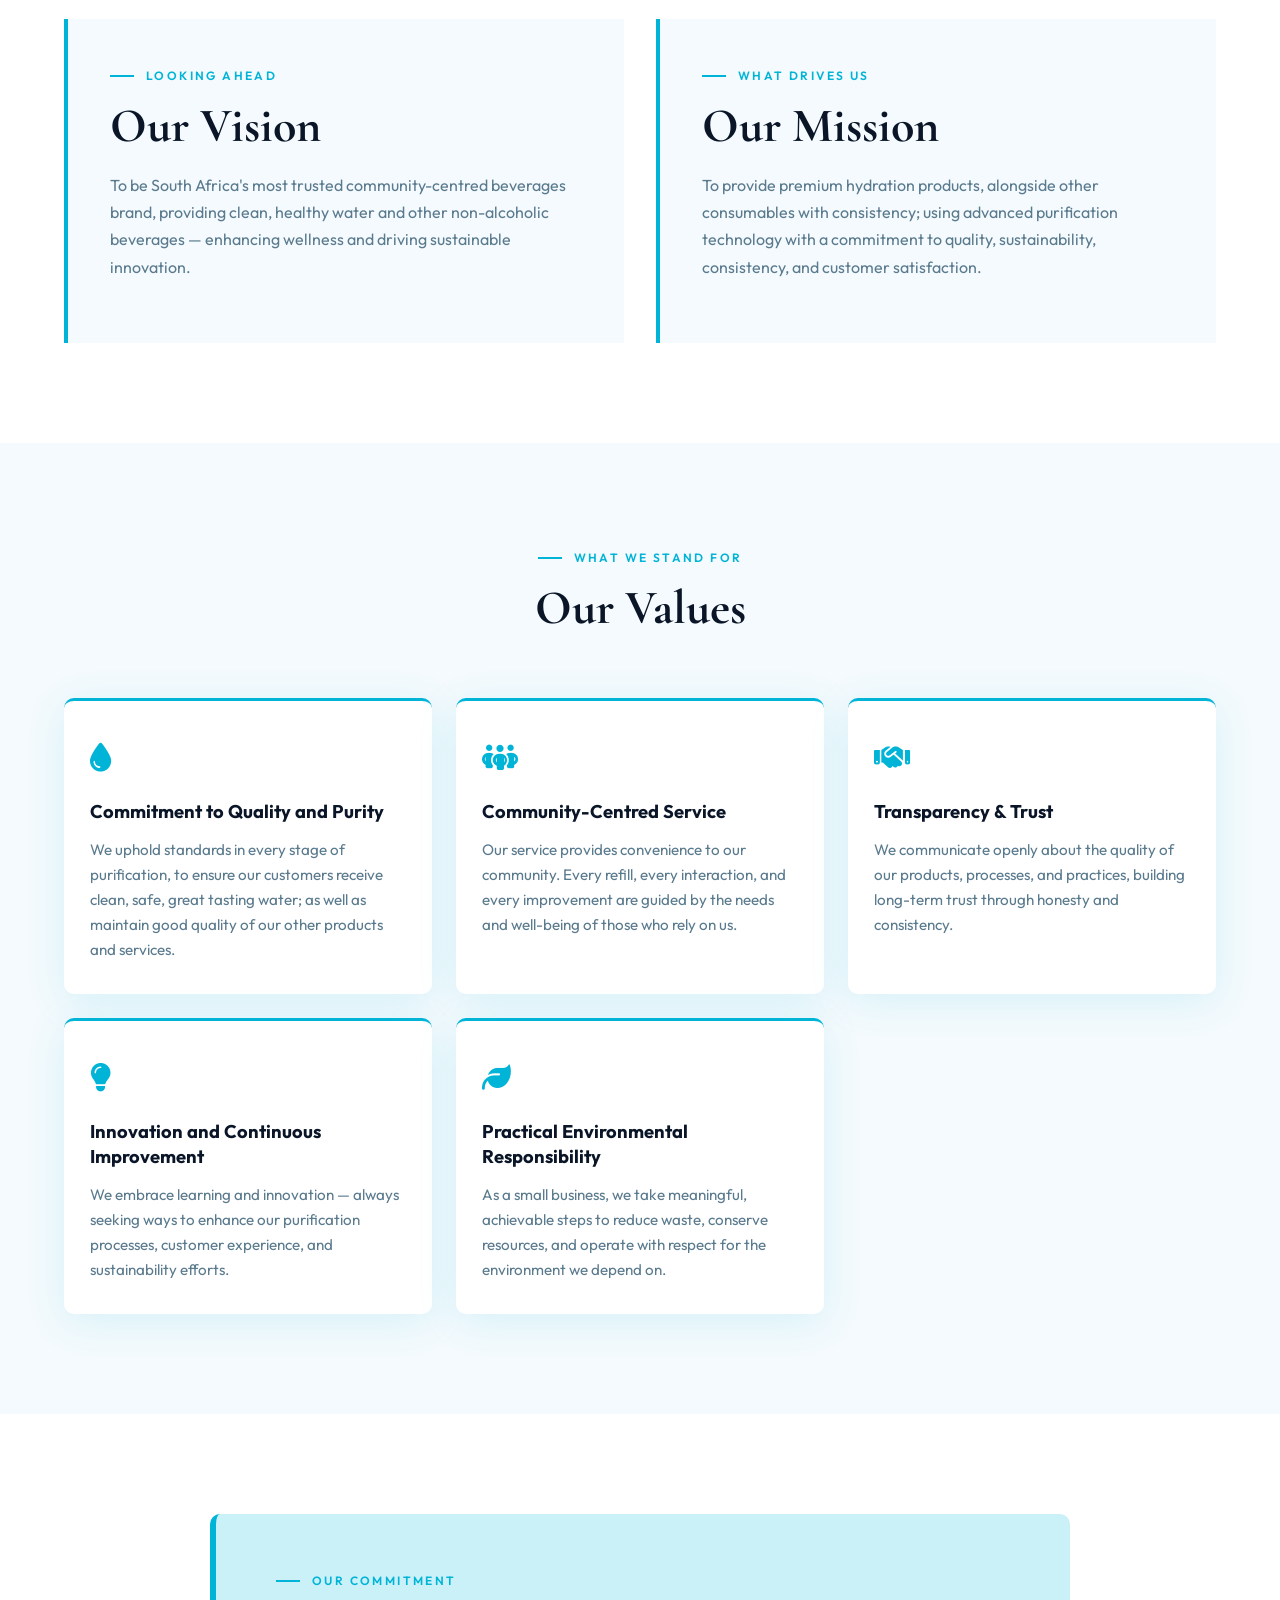
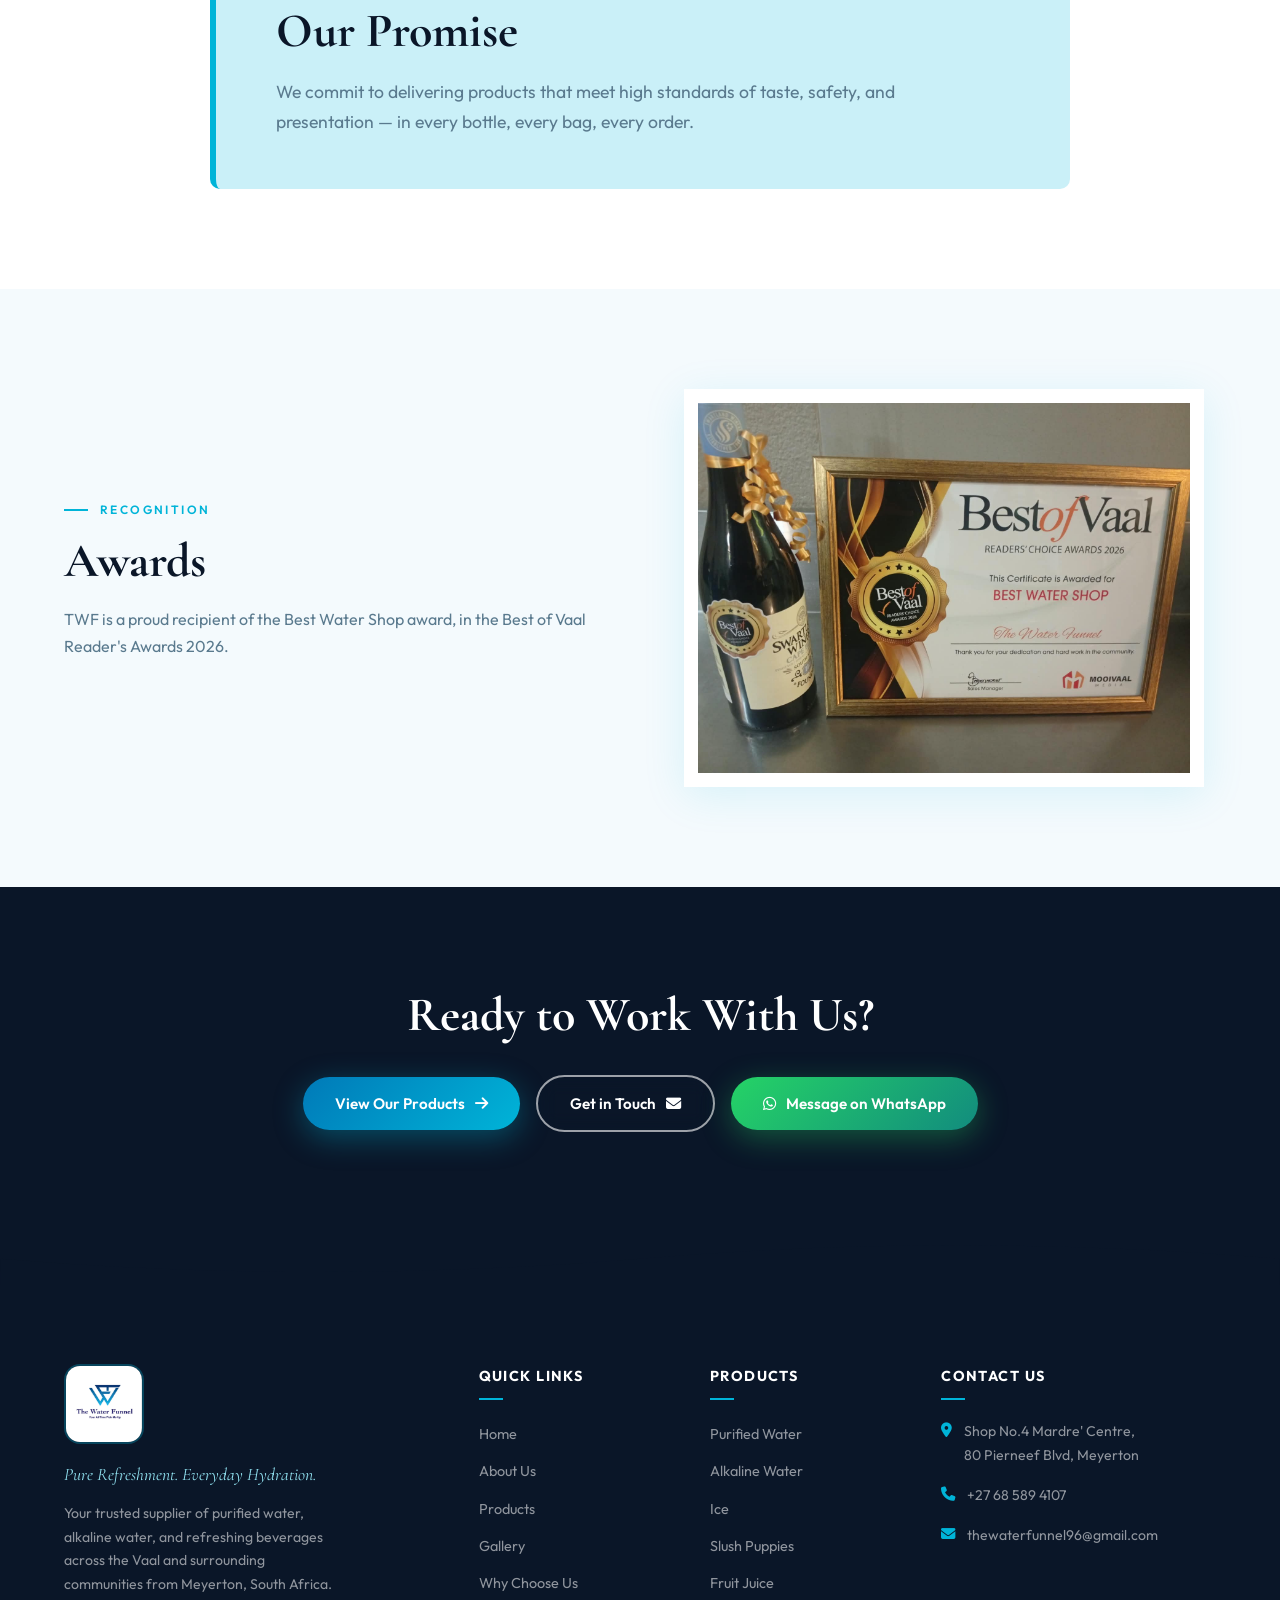
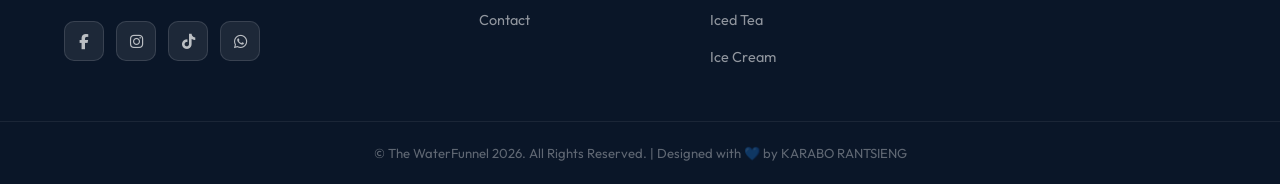
==== commit bb661b6c: "new" ====
--- a/about.html
+++ b/about.html
@@ -3,7 +3,7 @@
 <head>
   <meta charset="UTF-8" />
   <meta name="viewport" content="width=device-width, initial-scale=1.0" />
-  <meta name="description" content="The WaterFunnel – Pure Refreshment. Everyday Hydration. Supplying purified and alkaline water plus refreshing beverages in Meyerton, South Africa." />
+  <meta name="description" content="The WaterFunnel – Pure Refreshment. Everyday Hydration. Supplying purified and alkaline water plus refreshing beverages across the Vaal and surrounding areas from Meyerton, South Africa." />
   <meta name="keywords" content="water, purified water, alkaline water, beverages, slush puppies, ice, Meyerton, South Africa" />
   <title>The WaterFunnel | Pure Refreshment. Everyday Hydration.</title>
   <link rel="stylesheet" href="style.css" />
@@ -42,7 +42,7 @@
     <div class="container about-page-hero-content reveal-up">
       <div class="section-label">Who We Are</div>
       <h1 class="about-page-title">About <span class="accent">The WaterFunnel</span></h1>
-      <p class="about-page-subtitle">Clean, reliable hydration for Meyerton, the Vaal, and beyond.</p>
+      <p class="about-page-subtitle">Clean, reliable hydration for the Vaal and surrounding communities.</p>
     </div>
   </header>
 
@@ -51,7 +51,7 @@
     <div class="container about-content-narrow reveal-up">
       <div class="section-label">Our Story</div>
       <h2 class="section-title">Our Story</h2>
-      <p class="about-page-copy">The WaterFunnel was established in 2020 with the aim to provide clean, reliable, high-quality hydration solutions (non-alcoholic) not only to the Meyerton and the larger Vaal community, but to the rest of the Gauteng province and beyond. We believe hydration should be simple, accessible, and enjoyable — whether it's purified still, sparkling, alkaline or flavoured water, fruit juices, ice, or water sachets; and other non-alcoholic beverages.</p>
+      <p class="about-page-copy">The WaterFunnel was established in 2020 with the aim to provide clean, reliable, high-quality hydration solutions (non-alcoholic) to the wider Vaal community, the rest of Gauteng, and beyond. We believe hydration should be simple, accessible, and enjoyable — whether it's purified still, sparkling, alkaline or flavoured water, fruit juices, ice, or water sachets; and other non-alcoholic beverages.</p>
       <p class="about-page-copy">While our foundation lies in water purification and supply as our primary product, our long-term goal has always been broader: to become a leading supplier and distributor of high-quality hydration solutions.</p>
     </div>
   </section>
@@ -153,7 +153,7 @@
         <p class="about-page-copy">TWF is a proud recipient of the Best Water Shop award, in the Best of Vaal Reader's Awards 2026.</p>
       </div>
       <div class="awards-image reveal-right">
-        <img src="award.jpeg" alt="Best Water Shop award recognition" />
+          <img src="award2.jpeg" alt="Best Water Shop award recognition" />
       </div>
     </div>
   </section>
@@ -183,7 +183,7 @@
           <div class="footer-brand">
             <img src="logo.jpg" alt="The WaterFunnel" class="footer-logo" />
             <p class="footer-tagline">Pure Refreshment. Everyday Hydration.</p>
-            <p class="footer-desc">Your local supplier of purified water, alkaline water, and refreshing beverages in Meyerton, South Africa.</p>
+            <p class="footer-desc">Your trusted supplier of purified water, alkaline water, and refreshing beverages across the Vaal and surrounding communities from Meyerton, South Africa.</p>
             <div class="social-links">
               <a href="https://www.facebook.com/thewaterfunnel/" aria-label="Facebook"><i class="fab fa-facebook-f"></i></a>
               <a href="https://www.instagram.com/thewaterfunnel/" aria-label="Instagram"><i class="fab fa-instagram"></i></a>
--- a/style.css
+++ b/style.css
@@ -31,7 +31,6 @@
   font-family: var(--font-body);
   background: var(--white);
   color: var(--text-dark);
-  overflow-x: hidden;
   line-height: 1.7;
 }
 
@@ -497,8 +496,8 @@
 
 .about-grid {
   display: grid;
-  grid-template-columns: 1fr 1fr;
-  gap: 80px;
+  grid-template-columns: 1.08fr 0.92fr;
+  gap: 64px;
   align-items: start;
 }
 
@@ -519,14 +518,14 @@
 .about-img-secondary {
   position: relative;
   width: 100%;
-  max-width: 560px;
-  aspect-ratio: 4 / 3;
-  height: auto;
+  max-width: none;
+  height: clamp(500px, 44vw, 528px);
   border-radius: var(--radius);
   overflow: hidden;
   border: 5px solid var(--white);
   box-shadow: 0 20px 60px rgba(0,0,0,0.15);
 }
+.about-img-secondary img { width: 100%; height: 100%; object-fit: cover; object-position: 62% 42%; }
 .about-badge-float {
   position: absolute;
   top: 50%; left: 50%;
@@ -552,32 +551,27 @@
   font-size: 1.02rem;
 }
 
-.about-features {
+.homepage-credentials {
   display: grid;
-  grid-template-columns: 1fr 1fr;
-  gap: 20px;
-  margin: 28px 0 36px;
-}
-.about-feature {
-  display: flex;
-  align-items: flex-start;
+  grid-template-columns: repeat(3, 1fr);
   gap: 14px;
-  background: var(--white);
-  padding: 16px;
+  margin: 26px 0 24px;
+}
+.homepage-credential-card {
+  min-height: 156px;
+  display: flex;
+  flex-direction: column;
+  align-items: center;
+  justify-content: center;
+  padding: 18px 14px;
+  background: var(--deep-blue);
+  border: 1px solid rgba(0,180,216,0.25);
   border-radius: var(--radius-sm);
+  text-align: center;
   box-shadow: var(--card-shadow);
 }
-.feature-icon {
-  width: 40px; height: 40px;
-  background: linear-gradient(135deg, rgba(0,122,184,0.1), rgba(0,180,216,0.15));
-  border-radius: 10px;
-  display: flex; align-items: center; justify-content: center;
-  color: var(--aqua);
-  font-size: 1.1rem;
-  flex-shrink: 0;
-}
-.about-feature strong { display: block; font-size: 0.9rem; color: var(--deep-blue); margin-bottom: 2px; }
-.about-feature p { font-size: 0.82rem; color: var(--text-muted); margin: 0; }
+.homepage-credential-icon { color: var(--aqua-light); font-size: 1.8rem; margin-bottom: 12px; }
+.homepage-credential-card h3 { color: var(--white); font-size: 0.82rem; line-height: 1.35; }
 
 /* ===== PRODUCTS ===== */
 .products {
@@ -917,24 +911,18 @@
 }
 
 .trust-award {
-  align-items: stretch;
+  align-items: center;
   text-align: left;
   padding: 16px;
   border-color: rgba(240,185,74,0.65);
   background: linear-gradient(145deg, rgba(240,185,74,0.16), rgba(255,255,255,0.08));
 }
 
-.trust-award-media {
-  height: 112px;
-  border-radius: var(--radius-sm);
-  overflow: hidden;
-  background: rgba(10,22,40,0.45);
-}
-
-.trust-award-media img {
-  width: 100%;
-  height: 100%;
+.trust-award-badge {
+  width: 150px;
+  height: 150px;
   object-fit: contain;
+  object-position: center;
 }
 
 .trust-card-copy {
@@ -942,6 +930,7 @@
   align-items: center;
   gap: 12px;
   margin-top: 16px;
+  width: 100%;
 }
 
 .trust-icon {
@@ -1375,6 +1364,7 @@
 @media (max-width: 900px) {
   .about.section-pad { padding-top: 0; }
   .about-grid { grid-template-columns: 1fr; gap: 24px; }
+  .about-img-secondary { height: auto; aspect-ratio: 4 / 3; }
   .values-grid { grid-template-columns: repeat(2, 1fr); }
   .awards-grid { gap: 36px; }
   .trust-grid { grid-template-columns: repeat(2, minmax(180px, 1fr)); }
@@ -1386,6 +1376,10 @@
 
 @media (max-width: 768px) {
   .section-pad { padding: 70px 0; }
+  .why-us::after { display: none; }
+  .btn { max-width: 100%; white-space: normal; text-align: center; justify-content: center; }
+  .homepage-credentials { grid-template-columns: 1fr; }
+  .credentials-grid { grid-template-columns: 1fr; }
   .values-grid, .awards-grid { grid-template-columns: 1fr; }
   .promise-callout { padding: 36px 26px; }
   .hero {
@@ -1416,7 +1410,6 @@
   .products-grid { grid-template-columns: repeat(2, 1fr); }
   .why-grid { grid-template-columns: 1fr; }
   .footer-grid { grid-template-columns: 1fr; }
-  .about-features { grid-template-columns: 1fr; }
   .hero-buttons { flex-direction: column; align-items: center; }
   .trust-grid {
     display: grid;
--- a/animations.css
+++ b/animations.css
@@ -19,6 +19,13 @@
 .reveal-right.visible {
   opacity: 1;
   transform: translate(0, 0);
+}
+
+@media (max-width: 768px) {
+  .reveal-left,
+  .reveal-right {
+    transform: translateY(24px);
+  }
 }
 
 /* Stagger delays */
@@ -148,7 +155,7 @@
 .why-us::after {
   content: '';
   position: absolute;
-  top: -200px; right: -200px;
+  top: -200px; right: 0;
   width: 600px; height: 600px;
   border-radius: 50%;
   background: radial-gradient(circle, rgba(0,180,216,0.05) 0%, transparent 70%);
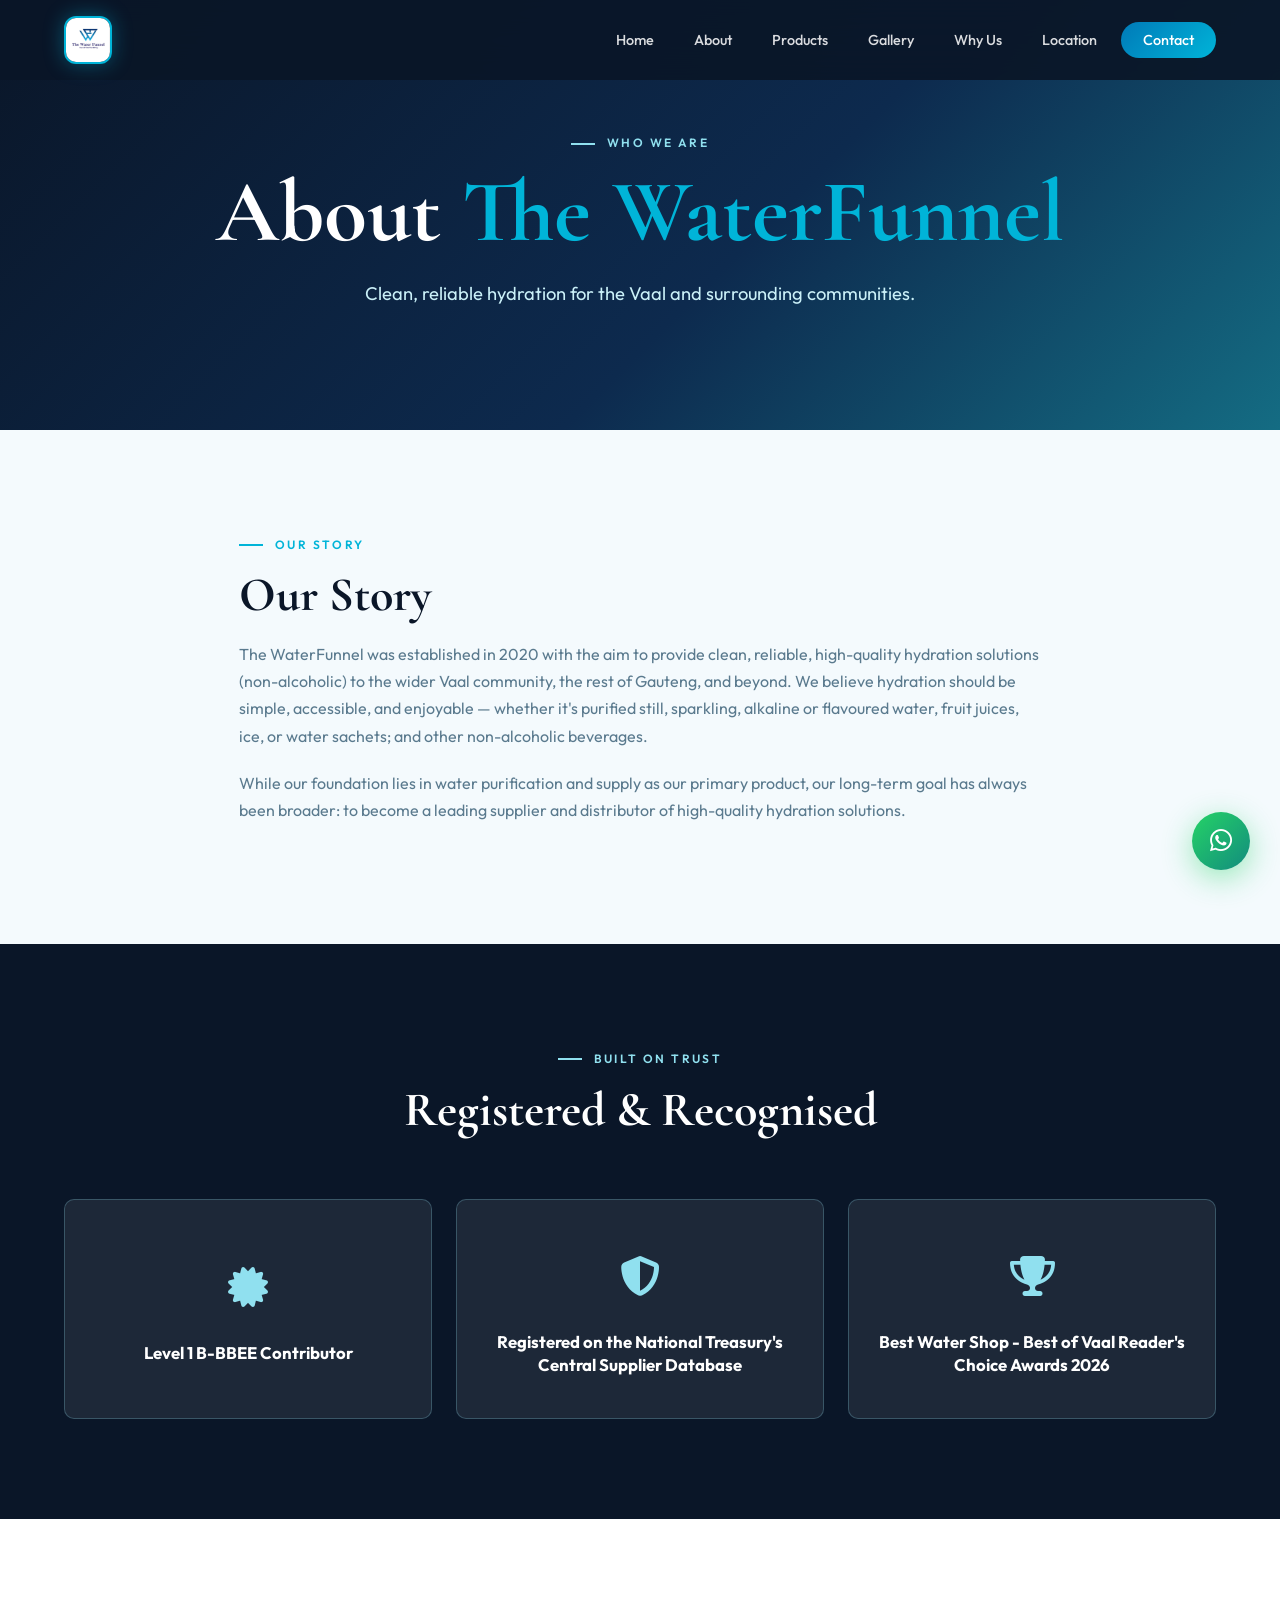
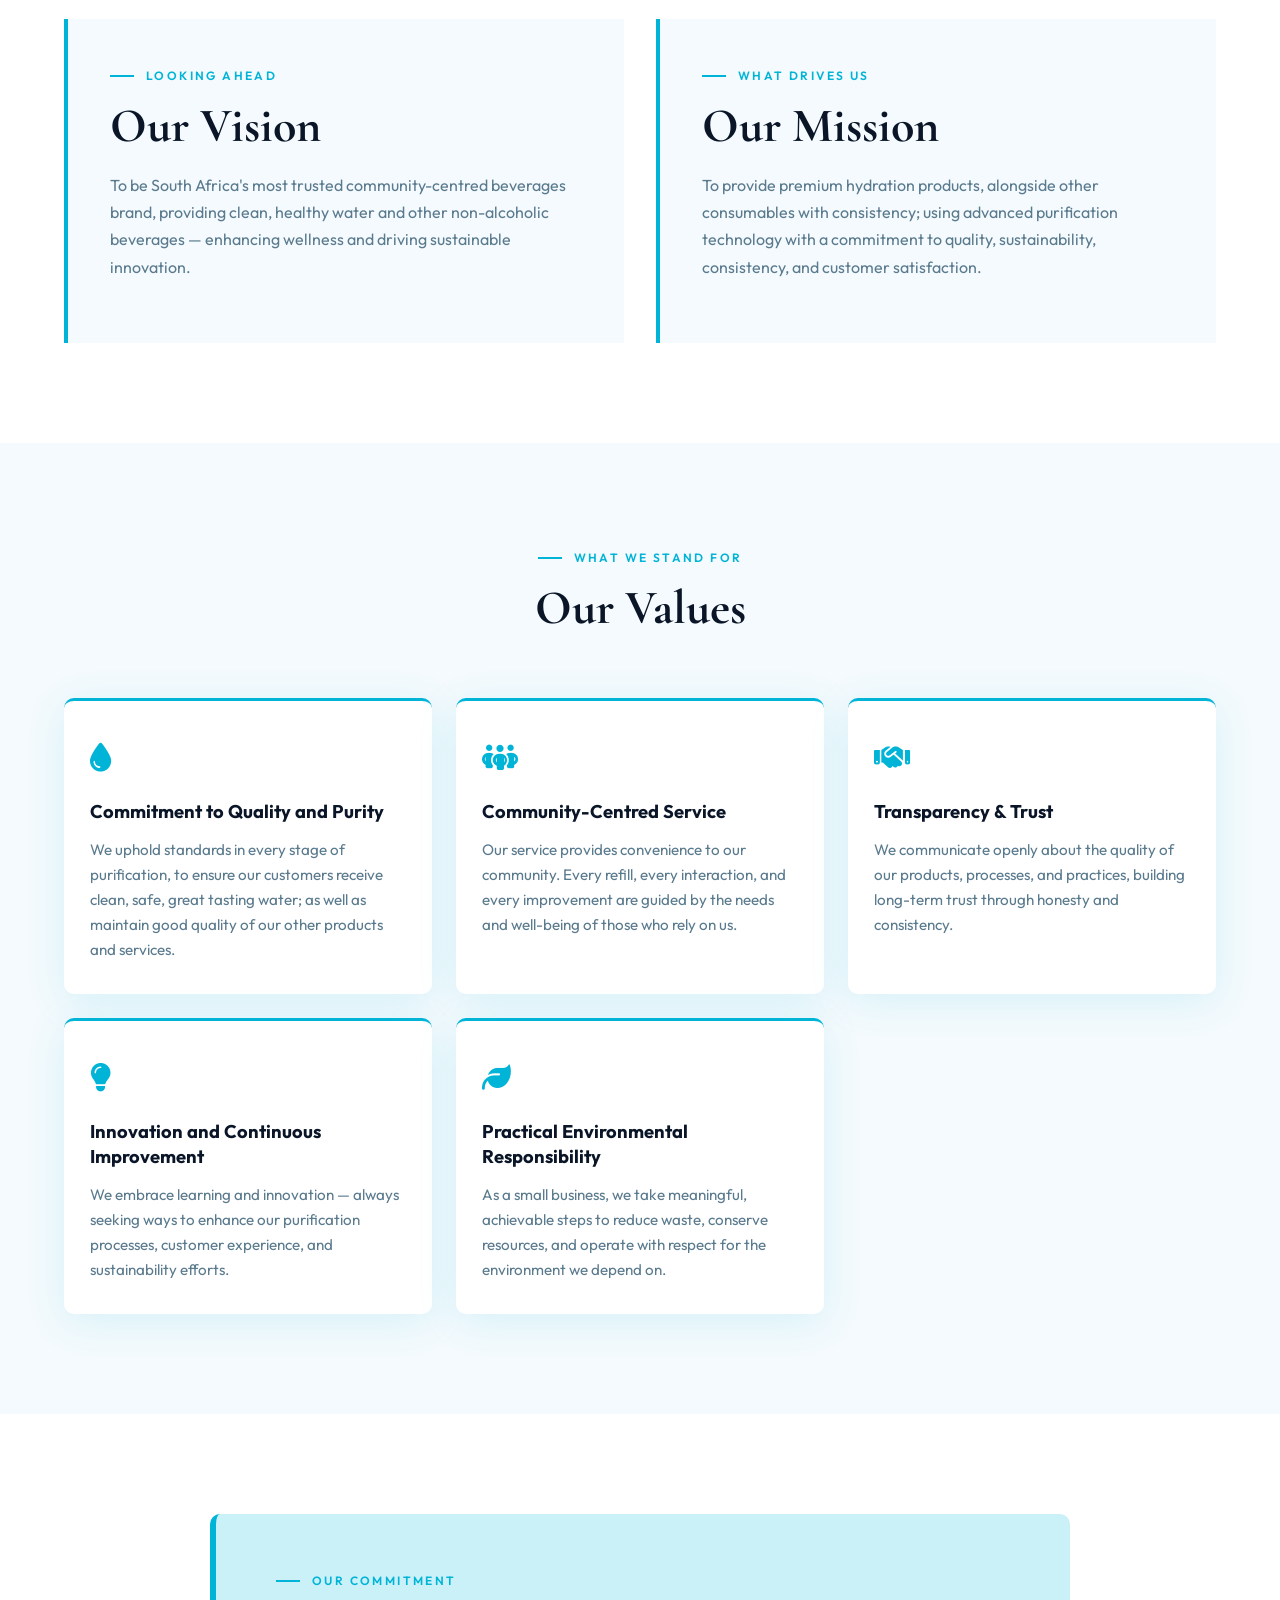
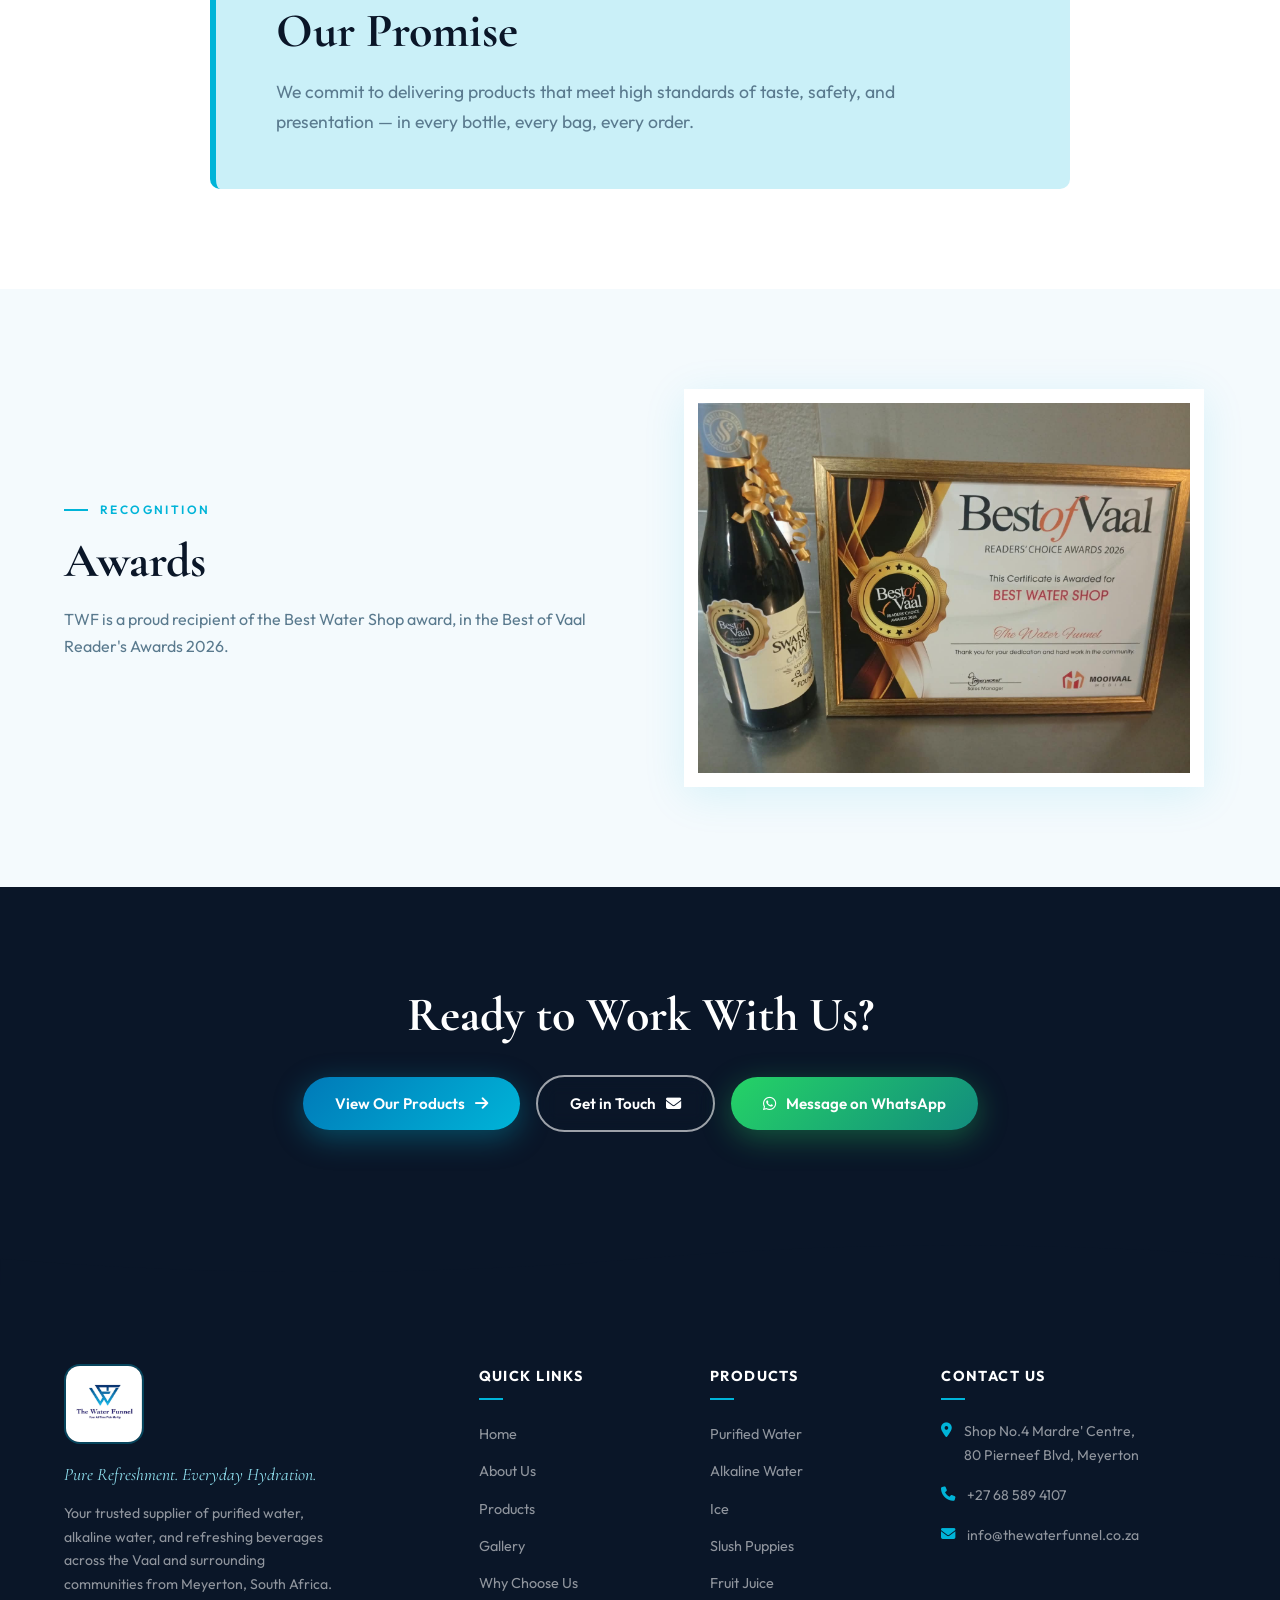
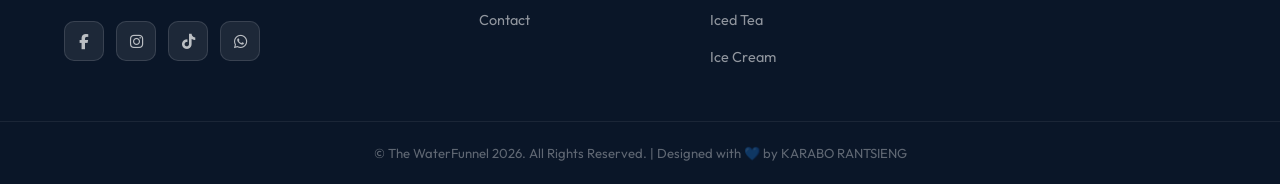
==== commit 11cf6de8: "m" ====
--- a/about.html
+++ b/about.html
@@ -219,7 +219,7 @@
             <ul class="footer-contact-list">
               <li><i class="fas fa-location-dot"></i><span>Shop No.4 Mardre' Centre,<br/>80 Pierneef Blvd, Meyerton</span></li>
               <li><i class="fas fa-phone"></i><a href="tel:+27685894107">+27 68 589 4107</a></li>
-              <li><i class="fas fa-envelope"></i><a href="mailto:thewaterfunnel96@gmail.com">thewaterfunnel96@gmail.com</a></li>
+              <li><i class="fas fa-envelope"></i><a href="mailto:info@thewaterfunnel.co.za">info@thewaterfunnel.co.za</a></li>
             </ul>
           </div>
         </div>
--- a/style.css
+++ b/style.css
@@ -116,6 +116,39 @@
 .about-cta-actions { display: flex; justify-content: center; align-items: center; flex-wrap: wrap; gap: 16px; }
 .about-cta-actions .btn-whatsapp { margin-top: 0; }
 
+.products-page-hero { min-height: 430px; display: flex; align-items: center; background: linear-gradient(135deg, var(--deep-blue), var(--mid-blue) 58%, #146c83); color: var(--white); text-align: center; }
+.products-page-hero-content { padding-top: 80px; padding-bottom: 72px; }
+.products-page-hero .section-label { color: var(--aqua-light); }
+.products-page-hero .section-label::before { background: var(--aqua-light); }
+.products-page-title { font-family: var(--font-display); font-size: clamp(2.8rem, 7vw, 5.5rem); line-height: 1.05; margin-bottom: 20px; }
+.products-page-subtitle { max-width: 620px; margin: 0 auto; font-size: 1.15rem; color: var(--cyan-soft); }
+.catalogue-tabs { position: sticky; top: 72px; z-index: 10; background: rgba(10,22,40,0.96); border-bottom: 1px solid rgba(0,180,216,0.2); }
+.catalogue-tabs-list { display: flex; justify-content: center; flex-wrap: wrap; gap: 8px; padding-top: 12px; padding-bottom: 12px; }
+.catalogue-tabs a { padding: 8px 16px; border: 1px solid rgba(144,224,239,0.25); border-radius: 50px; color: rgba(255,255,255,0.8); font-size: 0.85rem; transition: var(--transition); }
+.catalogue-tabs a:hover { color: var(--white); background: rgba(0,180,216,0.2); border-color: var(--aqua); }
+.catalogue-section { background: var(--white); scroll-margin-top: 130px; }
+.catalogue-section-alt { background: var(--off-white); }
+.catalogue-grid { display: grid; grid-template-columns: repeat(3, minmax(0, 1fr)); gap: 24px; }
+.catalogue-grid-small { grid-template-columns: repeat(2, minmax(0, 1fr)); max-width: 800px; }
+.catalogue-card, .branding-catalogue-card { min-width: 0; overflow: hidden; background: var(--white); border: 1px solid rgba(0,180,216,0.1); border-radius: var(--radius); box-shadow: 0 4px 24px rgba(0,0,0,0.06); }
+.catalogue-card > img, .branding-catalogue-card > img { width: 100%; height: 190px; object-fit: contain; background: var(--off-white); }
+.catalogue-card-body { padding: 24px; }
+.catalogue-card h3 { font-family: var(--font-display); font-size: 1.35rem; line-height: 1.2; color: var(--deep-blue); margin-bottom: 10px; }
+.catalogue-card p, .branding-catalogue-card p { color: var(--text-muted); font-size: 0.92rem; line-height: 1.6; margin-bottom: 16px; }
+.chip-list { display: flex; flex-wrap: wrap; gap: 7px; }
+.chip-list span { display: inline-flex; align-items: center; max-width: 100%; padding: 5px 10px; border-radius: 50px; background: rgba(0,180,216,0.1); color: var(--mid-blue); font-size: 0.75rem; line-height: 1.2; }
+.branding-catalogue-card { display: grid; grid-template-columns: minmax(240px, 0.8fr) 1.2fr; align-items: center; max-width: 1000px; margin: 0 auto; }
+.branding-catalogue-card > img { height: 100%; min-height: 300px; }
+.use-case-grid { display: grid; grid-template-columns: repeat(2, minmax(0, 1fr)); gap: 10px 18px; }
+.use-case-grid span { display: flex; align-items: center; gap: 9px; color: var(--text-muted); font-size: 0.88rem; }
+.use-case-grid i { width: 18px; color: var(--aqua); text-align: center; }
+.products-cta-section { background: var(--deep-blue); }
+.products-cta-content { text-align: center; }
+.products-cta-content .section-title { color: var(--white); margin-bottom: 12px; }
+.products-cta-content > p { color: var(--cyan-soft); margin-bottom: 28px; }
+.products-cta-actions { display: flex; justify-content: center; align-items: center; flex-wrap: wrap; gap: 16px; }
+.products-cta-actions .btn-whatsapp { margin-top: 0; }
+
 .text-center { text-align: center; }
 
 .section-label {
@@ -1169,6 +1202,11 @@
 .contact-card strong { display: block; font-size: 0.82rem; color: var(--text-muted); margin-bottom: 3px; }
 .contact-card a, .contact-card span { font-size: 0.92rem; font-weight: 600; color: var(--deep-blue); }
 .contact-card a:hover { color: var(--aqua); }
+.operating-hours { margin-top: 6px; }
+.operating-hours > div { display: flex; justify-content: space-between; gap: 16px; font-size: 0.82rem; line-height: 1.5; }
+.operating-hours dt { color: var(--text-muted); }
+.operating-hours dd { color: var(--deep-blue); font-weight: 600; white-space: nowrap; }
+.contact-hours-card, .contact-website-card { align-items: flex-start; }
 
 /* ===== FOOTER ===== */
 .footer { background: var(--deep-blue); }
@@ -1364,6 +1402,9 @@
 @media (max-width: 900px) {
   .about.section-pad { padding-top: 0; }
   .about-grid { grid-template-columns: 1fr; gap: 24px; }
+  .catalogue-grid { grid-template-columns: repeat(2, minmax(0, 1fr)); }
+  .branding-catalogue-card { grid-template-columns: 1fr; }
+  .branding-catalogue-card > img { min-height: 220px; }
   .about-img-secondary { height: auto; aspect-ratio: 4 / 3; }
   .values-grid { grid-template-columns: repeat(2, 1fr); }
   .awards-grid { gap: 36px; }
@@ -1380,6 +1421,9 @@
   .btn { max-width: 100%; white-space: normal; text-align: center; justify-content: center; }
   .homepage-credentials { grid-template-columns: 1fr; }
   .credentials-grid { grid-template-columns: 1fr; }
+  .catalogue-grid, .catalogue-grid-small { grid-template-columns: 1fr; }
+  .catalogue-tabs { top: 72px; }
+  .catalogue-tabs-list { justify-content: center; overflow: visible; flex-wrap: wrap; }
   .values-grid, .awards-grid { grid-template-columns: 1fr; }
   .promise-callout { padding: 36px 26px; }
   .hero {
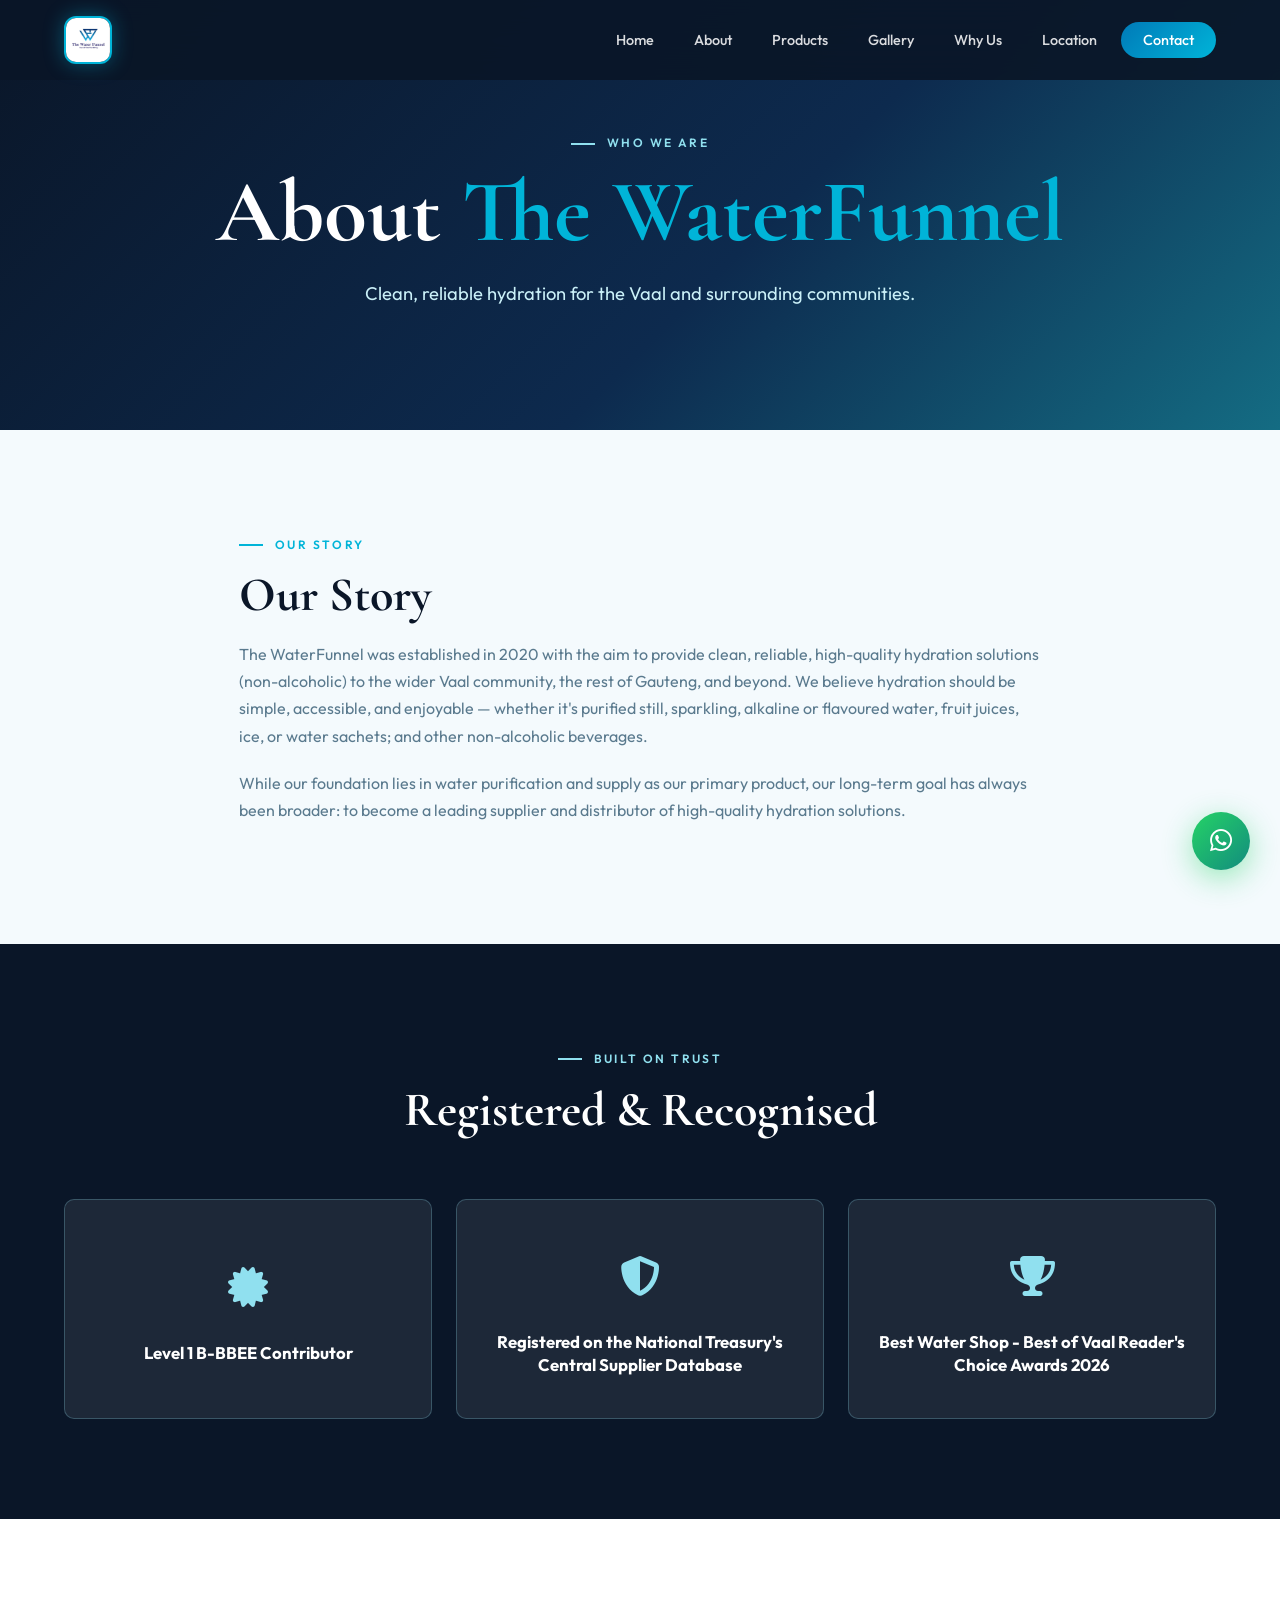
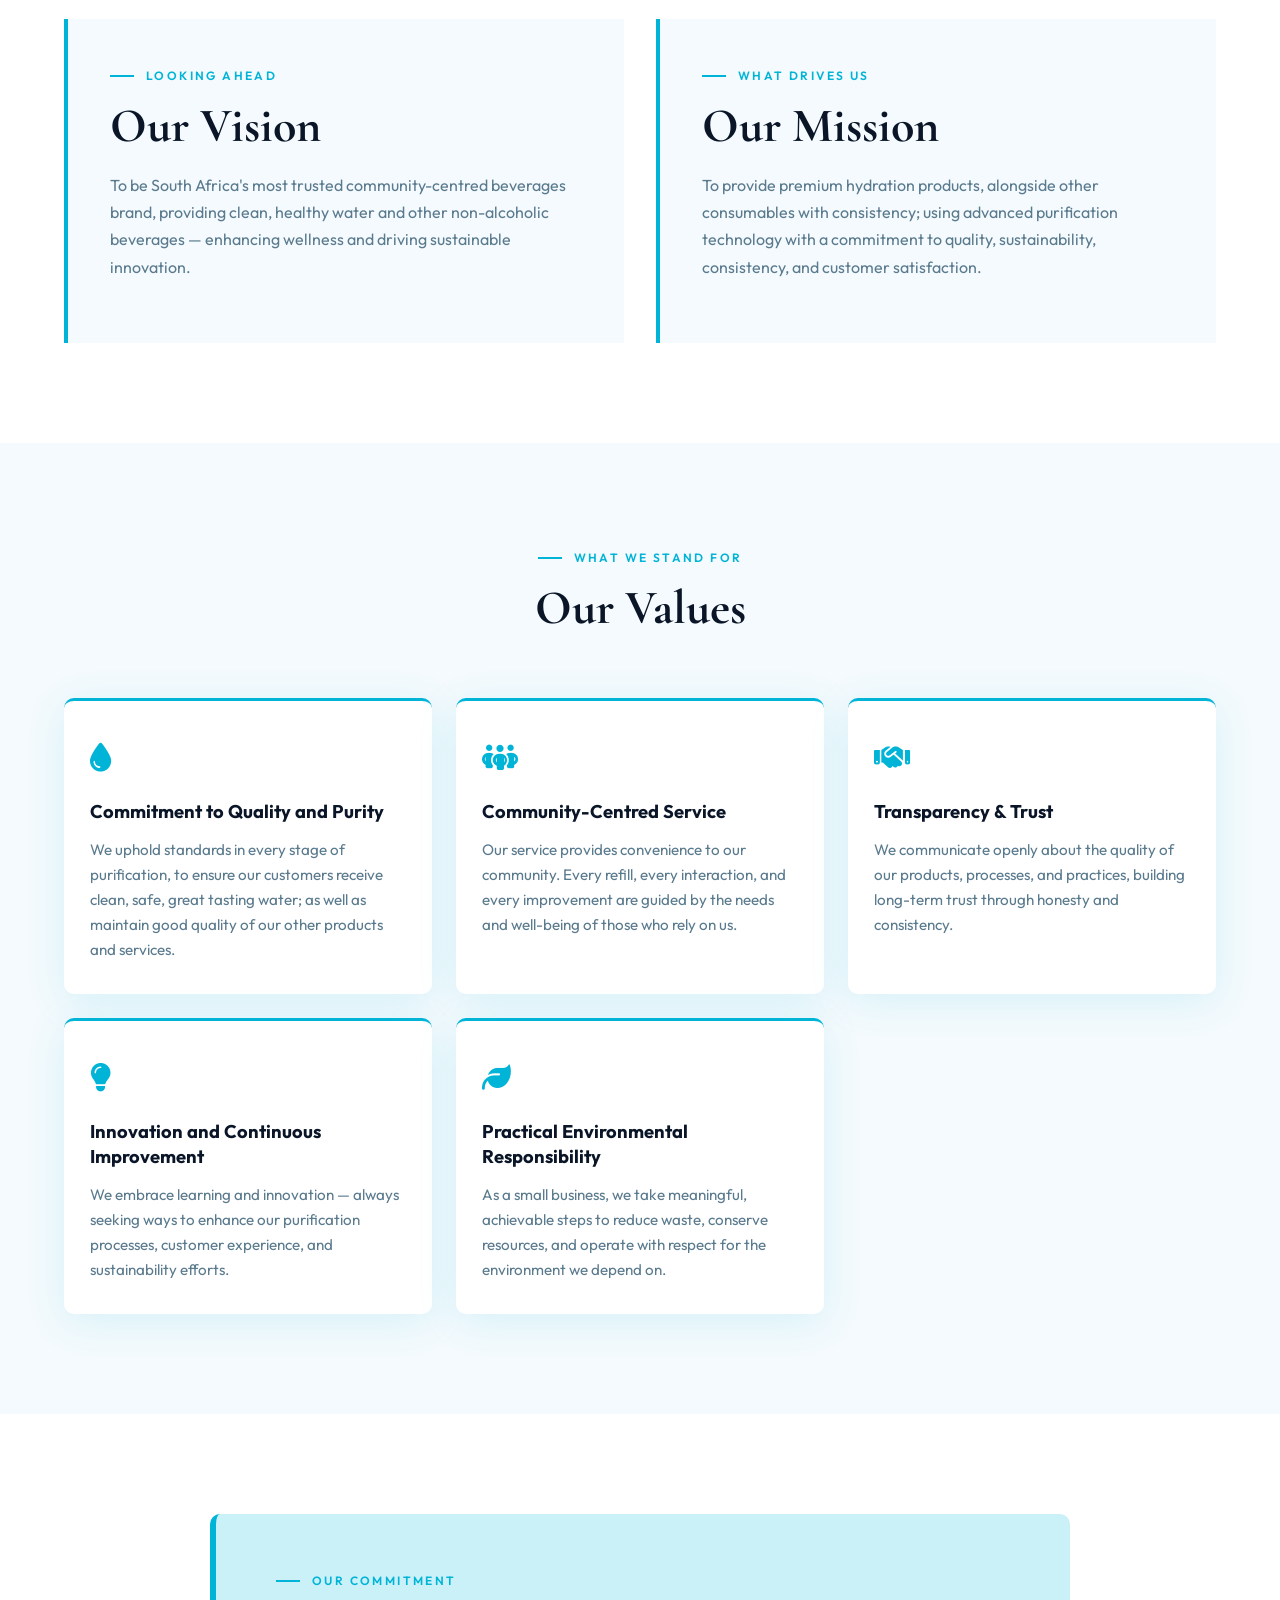
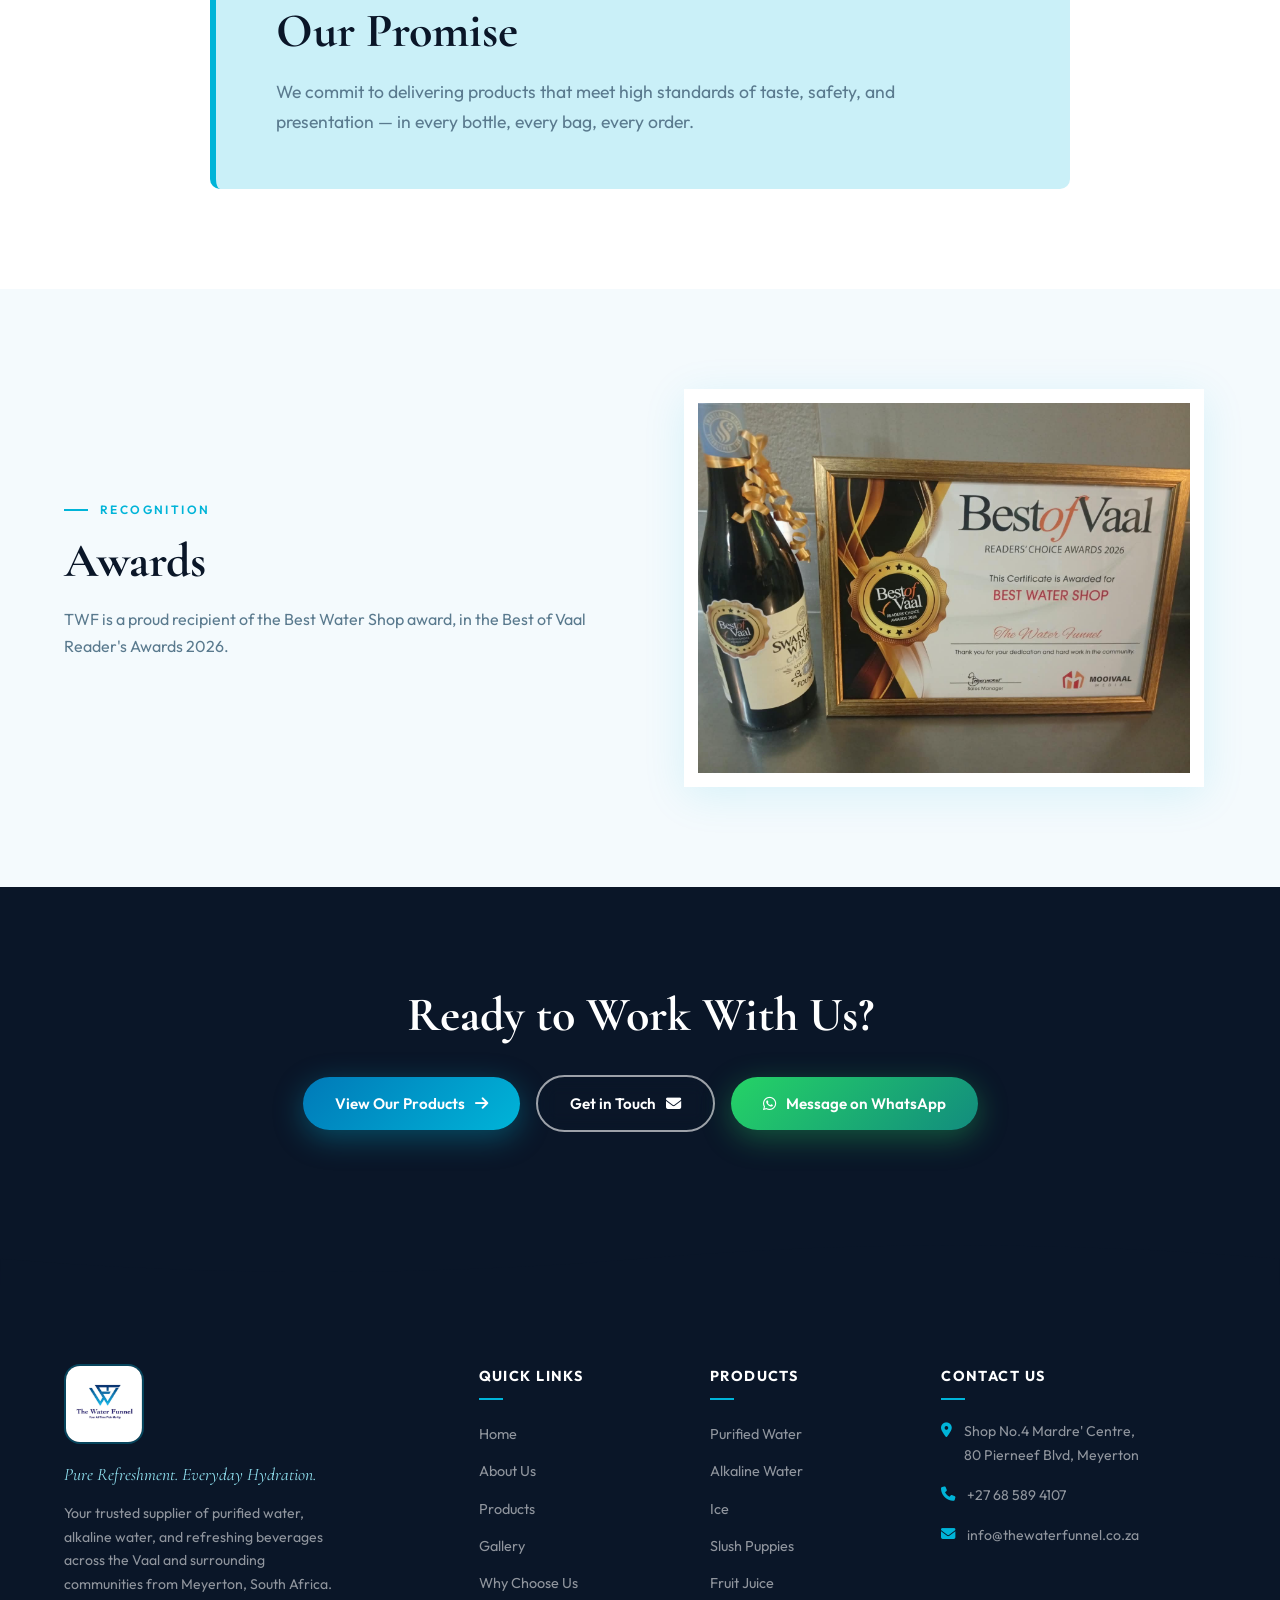
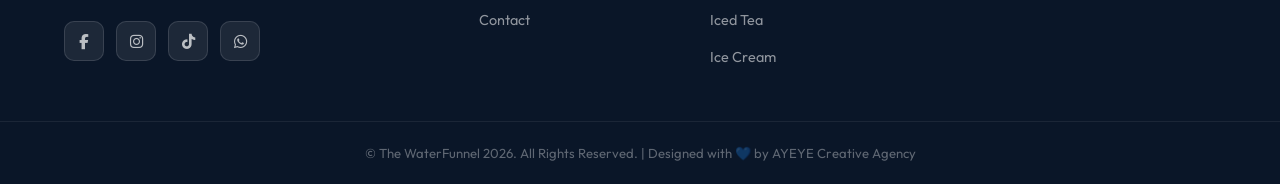
==== commit 6d26e4a3: "'m'" ====
--- a/about.html
+++ b/about.html
@@ -227,7 +227,7 @@
     </div>
     <div class="footer-bottom">
       <div class="container">
-        <p>© The WaterFunnel 2026. All Rights Reserved. | Designed with 💙 by KARABO RANTSIENG</p>
+        <p>© The WaterFunnel 2026. All Rights Reserved. | Designed with 💙 by <a class="footer-credit-link" href="https://ayeyecreativeagency.co.za" target="_blank" rel="noopener noreferrer">AYEYE Creative Agency</a></p>
       </div>
     </div>
   </footer>
--- a/style.css
+++ b/style.css
@@ -361,12 +361,13 @@
 /* ===== HERO ===== */
 .hero {
   position: relative;
-  height: 100vh;
-  min-height: 700px;
+  height: auto;
+  min-height: 780px;
   display: flex;
   align-items: flex-start;
   justify-content: center;
   overflow: hidden;
+  padding: 104px 0 80px;
 }
 
 .hero-video-wrap {
@@ -400,7 +401,7 @@
   text-align: center;
   padding: 0 24px;
   max-width: 800px;
-  margin-top: 104px;
+  margin-top: 0;
 }
 
 .hero-badge {
@@ -531,13 +532,14 @@
   display: grid;
   grid-template-columns: 1.08fr 0.92fr;
   gap: 64px;
-  align-items: start;
+  align-items: stretch;
 }
 
 .about-images {
   position: relative;
   display: flex;
   justify-content: center;
+  height: 100%;
 }
 
 .about-img-main {
@@ -552,13 +554,24 @@
   position: relative;
   width: 100%;
   max-width: none;
-  height: clamp(500px, 44vw, 528px);
+  height: 100%;
+  min-height: 528px;
+  display: flex;
+  align-items: center;
+  justify-content: center;
   border-radius: var(--radius);
   overflow: hidden;
-  border: 5px solid var(--white);
-  box-shadow: 0 20px 60px rgba(0,0,0,0.15);
-}
-.about-img-secondary img { width: 100%; height: 100%; object-fit: cover; object-position: 62% 42%; }
+  background: linear-gradient(145deg, #f7fdff 0%, #e8f8fc 100%);
+  box-shadow: 0 20px 60px rgba(0,180,216,0.14);
+}
+.about-img-secondary img {
+  width: 100%;
+  height: auto;
+  object-fit: contain;
+  object-position: center;
+  mix-blend-mode: multiply;
+  clip-path: inset(0 1px 0 0);
+}
 .about-badge-float {
   position: absolute;
   top: 50%; left: 50%;
@@ -586,9 +599,9 @@
 
 .homepage-credentials {
   display: grid;
-  grid-template-columns: repeat(3, 1fr);
-  gap: 14px;
-  margin: 26px 0 24px;
+  grid-template-columns: repeat(3, minmax(0, 1fr));
+  gap: 24px;
+  margin: 56px 0 0;
 }
 .homepage-credential-card {
   min-height: 156px;
@@ -596,7 +609,7 @@
   flex-direction: column;
   align-items: center;
   justify-content: center;
-  padding: 18px 14px;
+  padding: 24px 20px;
   background: var(--deep-blue);
   border: 1px solid rgba(0,180,216,0.25);
   border-radius: var(--radius-sm);
@@ -606,6 +619,13 @@
 .homepage-credential-icon { color: var(--aqua-light); font-size: 1.8rem; margin-bottom: 12px; }
 .homepage-credential-card h3 { color: var(--white); font-size: 0.82rem; line-height: 1.35; }
 
+.about-content > .btn-primary {
+  display: flex;
+  width: fit-content;
+  margin-left: auto;
+  margin-right: auto;
+}
+
 /* ===== PRODUCTS ===== */
 .products {
   background: var(--white);
@@ -636,6 +656,7 @@
   overflow: hidden;
 }
 .product-img-wrap img {
+  width: 100%;
   height: 100%;
   object-fit: contain;
   transition: transform 0.6s ease;
@@ -922,6 +943,11 @@
   align-items: stretch;
 }
 
+.announcements-grid {
+  grid-template-columns: repeat(2, minmax(260px, 360px));
+  justify-content: center;
+}
+
 .trust-card {
   min-height: 190px;
   padding: 28px 20px;
@@ -1020,6 +1046,10 @@
   display: grid;
   grid-template-columns: repeat(3, 1fr);
   gap: 28px;
+}
+
+.why-grid > :nth-child(4):last-child {
+  grid-column: 2;
 }
 
 .why-card {
@@ -1322,6 +1352,10 @@
   font-size: 0.82rem;
   color: rgba(255,255,255,0.35);
 }
+.footer-credit-link:hover {
+  text-decoration: underline;
+  color: rgba(255,255,255,0.55);
+}
 
 /* ===== WHATSAPP FLOAT ===== */
 .wa-float {
@@ -1405,7 +1439,8 @@
   .catalogue-grid { grid-template-columns: repeat(2, minmax(0, 1fr)); }
   .branding-catalogue-card { grid-template-columns: 1fr; }
   .branding-catalogue-card > img { min-height: 220px; }
-  .about-img-secondary { height: auto; aspect-ratio: 4 / 3; }
+  .about-images { height: auto; }
+  .about-img-secondary { height: auto; min-height: 0; aspect-ratio: 4 / 3; }
   .values-grid { grid-template-columns: repeat(2, 1fr); }
   .awards-grid { gap: 36px; }
   .trust-grid { grid-template-columns: repeat(2, minmax(180px, 1fr)); }
@@ -1424,7 +1459,7 @@
   .catalogue-grid, .catalogue-grid-small { grid-template-columns: 1fr; }
   .catalogue-tabs { top: 72px; }
   .catalogue-tabs-list { justify-content: center; overflow: visible; flex-wrap: wrap; }
-  .values-grid, .awards-grid { grid-template-columns: 1fr; }
+  .values-grid, .awards-grid, .principles-grid { grid-template-columns: 1fr; }
   .promise-callout { padding: 36px 26px; }
   .hero {
     height: auto;
@@ -1453,6 +1488,7 @@
   .hero-stats { gap: 20px; padding: 12px 24px; }
   .products-grid { grid-template-columns: repeat(2, 1fr); }
   .why-grid { grid-template-columns: 1fr; }
+  .why-grid > :nth-child(4):last-child { grid-column: auto; }
   .footer-grid { grid-template-columns: 1fr; }
   .hero-buttons { flex-direction: column; align-items: center; }
   .trust-grid {
@@ -1463,6 +1499,7 @@
     padding: 0;
     overflow-x: visible;
   }
+  .announcements-grid { grid-template-columns: 1fr; }
   .trust-card {
     min-height: 190px;
   }
